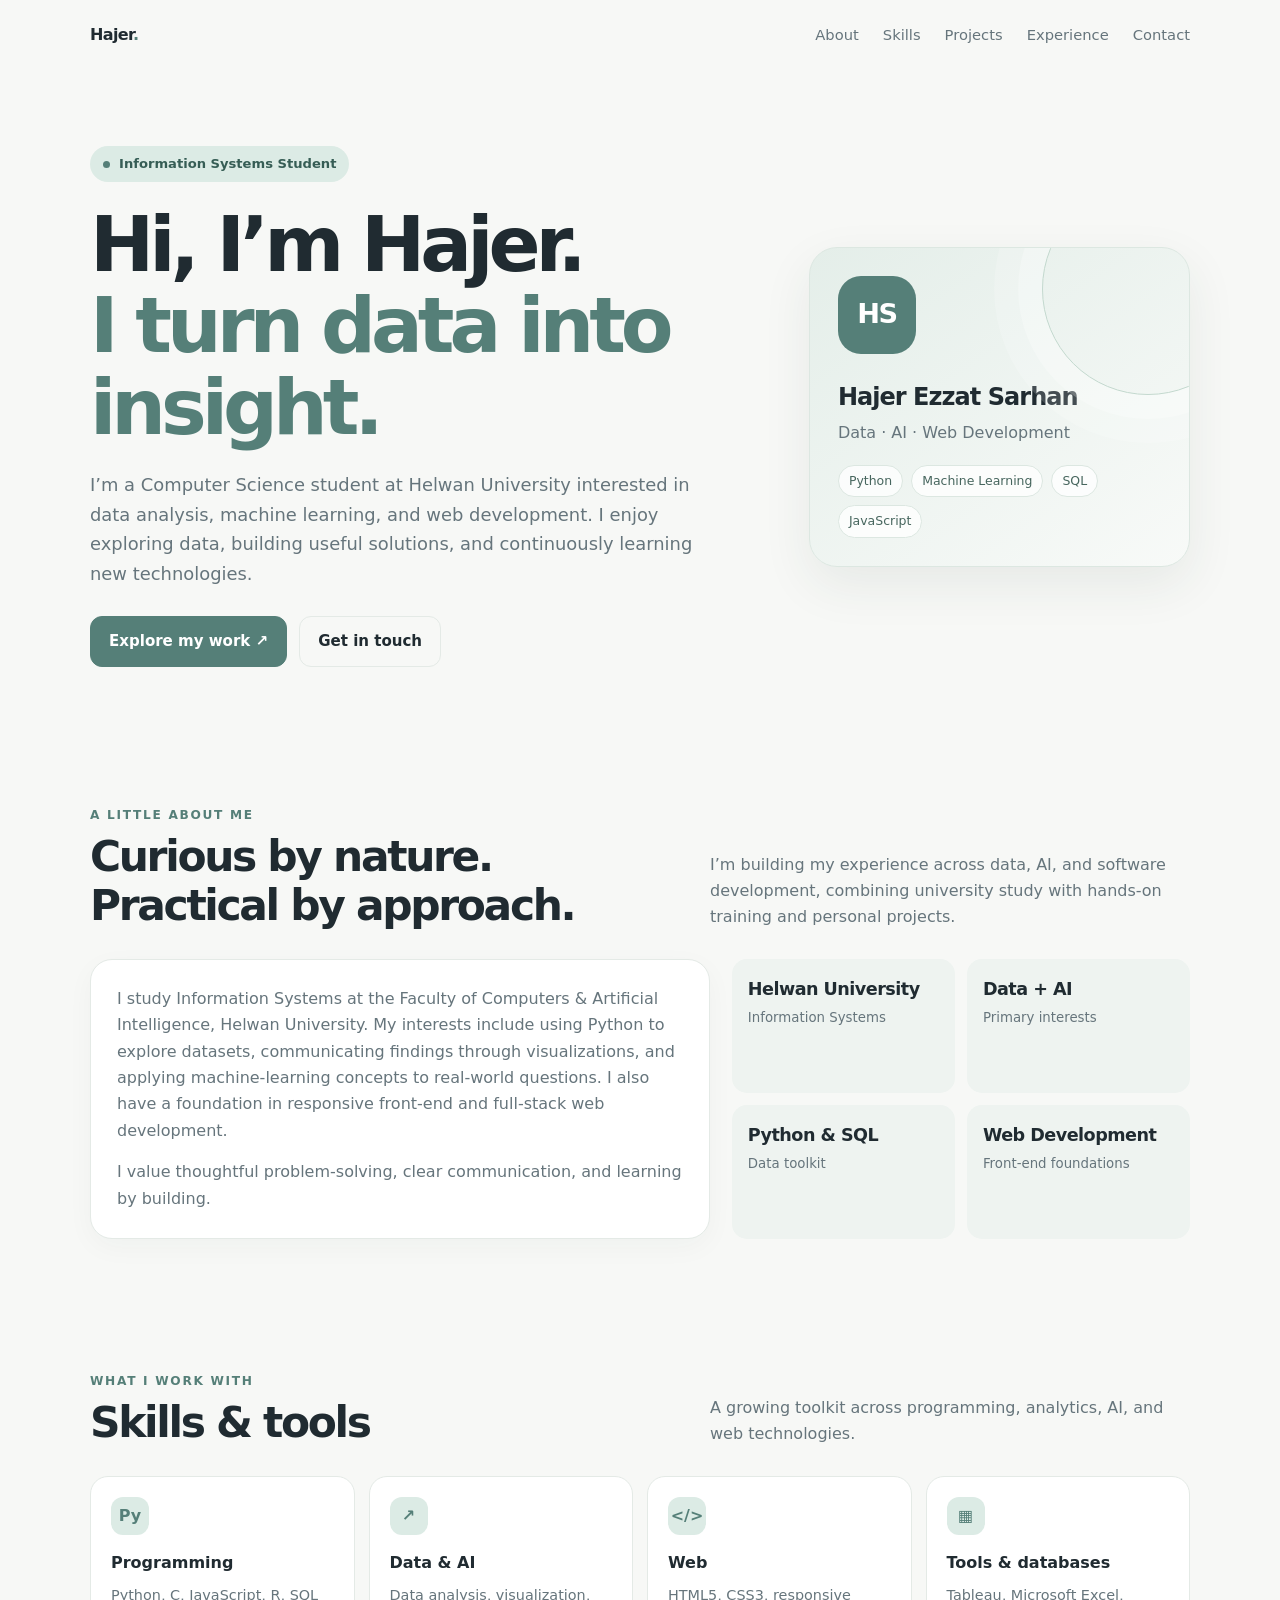
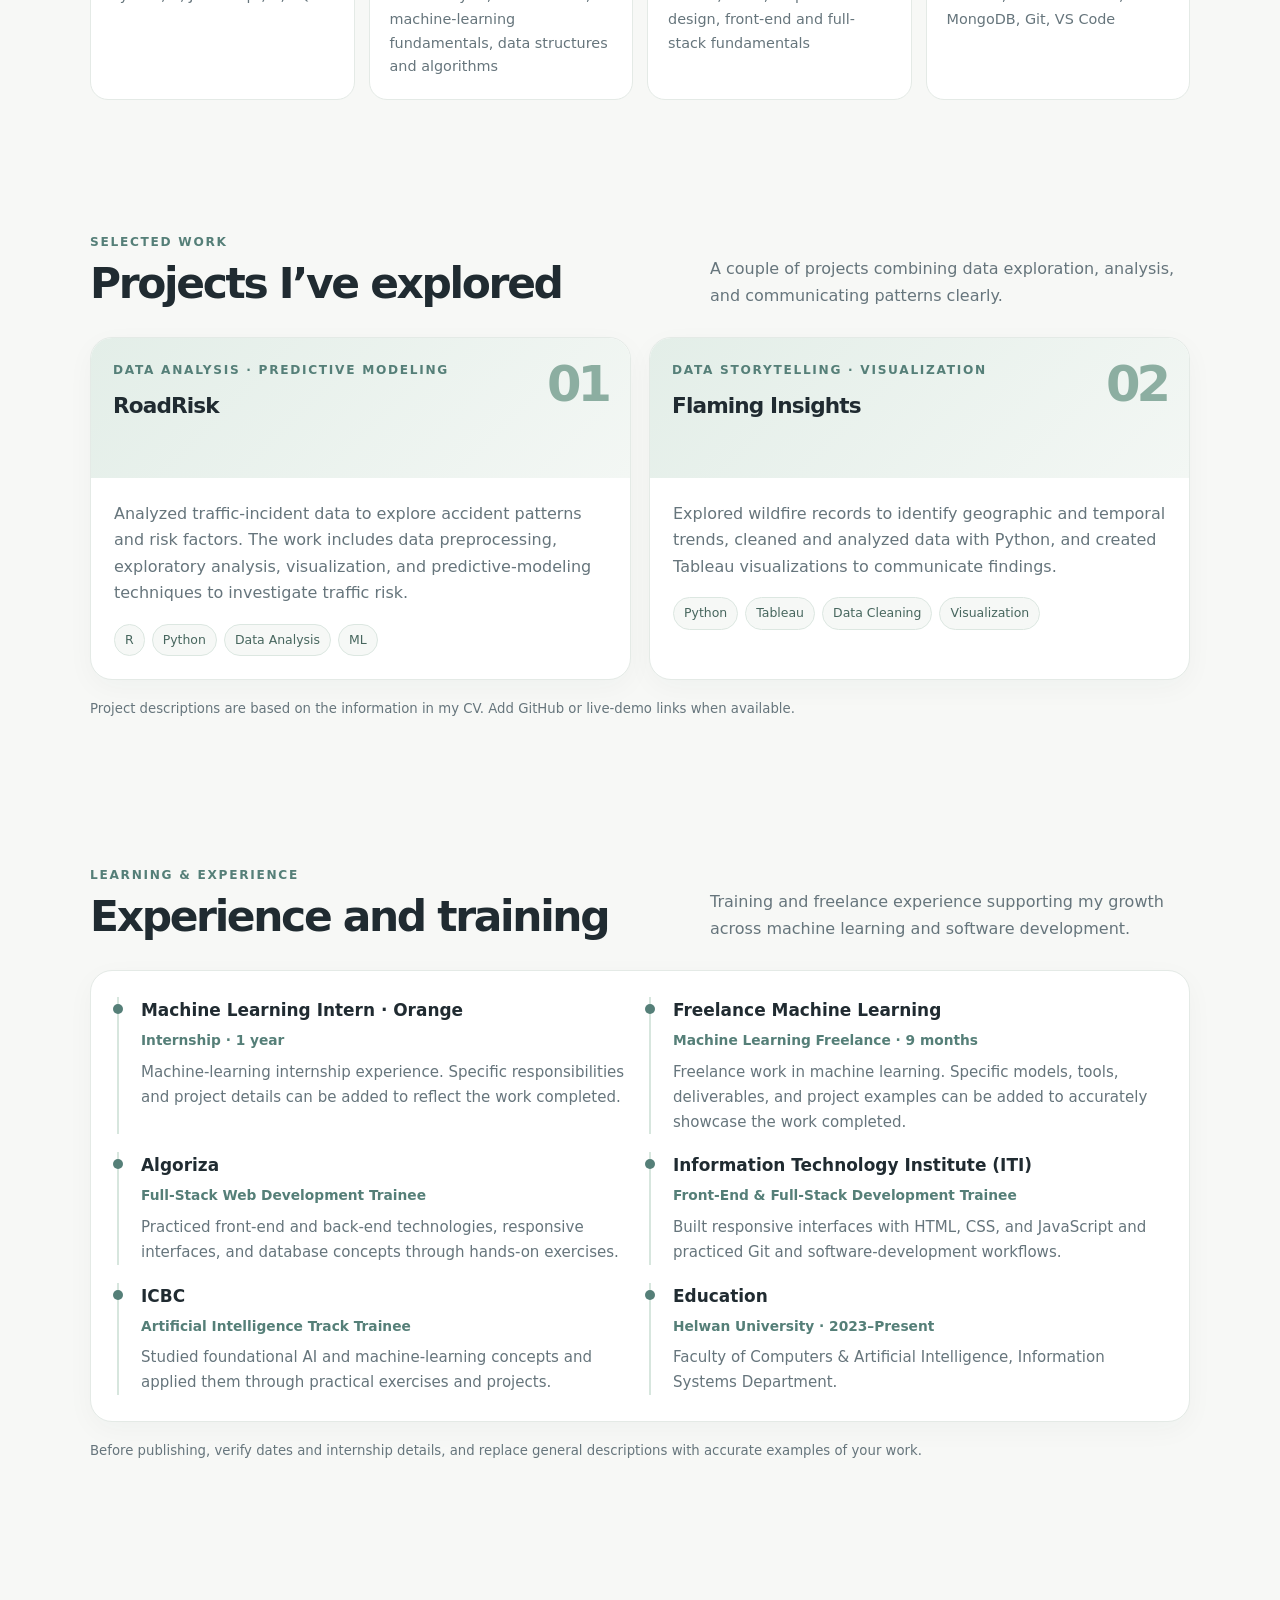
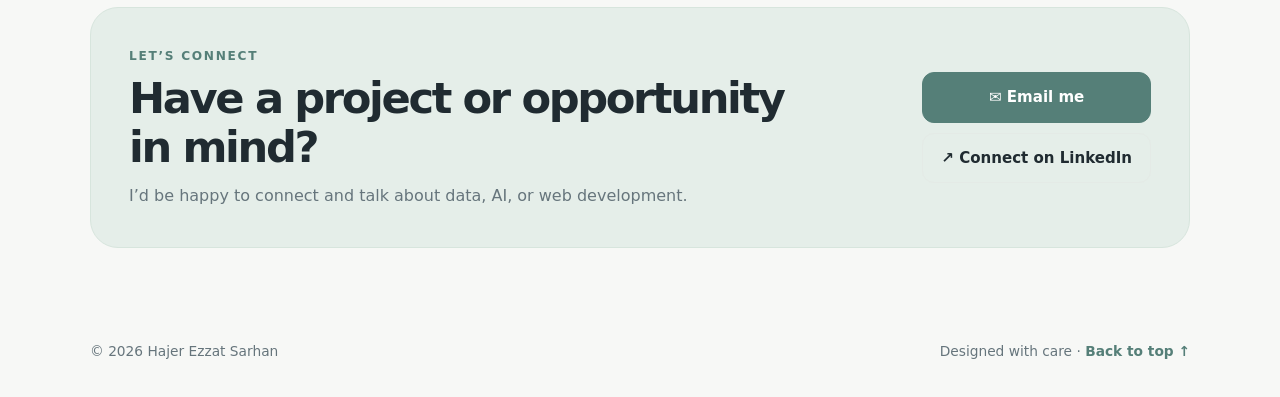
==== index.html @ 39675dde "Rename hajer_portfolio (1).html to index.html" ====
<!DOCTYPE html>
<html lang="en">
<head>
<meta charset="UTF-8"><meta name="viewport" content="width=device-width, initial-scale=1.0">
<meta name="description" content="Portfolio of Hajer Ezzat Sarhan — Information Systems student interested in data analysis, machine learning, and web development.">
<title>Hajer Ezzat Sarhan | Portfolio</title>
<style>
:root{--bg:#f7f8f6;--surface:#fff;--ink:#202b31;--muted:#66757c;--accent:#557f78;--accent2:#dcebe5;--line:#e4eae6;--soft:#eef3f0;--shadow:0 18px 50px rgba(35,61,53,.08)}*{box-sizing:border-box}html{scroll-behavior:smooth}body{margin:0;background:var(--bg);color:var(--ink);font-family:Inter,ui-sans-serif,system-ui,-apple-system,BlinkMacSystemFont,"Segoe UI",sans-serif;line-height:1.65}a{color:inherit;text-decoration:none}.wrap{width:min(1100px,calc(100% - 40px));margin:auto}.nav{display:flex;align-items:center;justify-content:space-between;padding:22px 0}.brand{font-weight:800;letter-spacing:-.04em}.brand span{color:var(--accent)}.navlinks{display:flex;gap:24px;color:var(--muted);font-size:.92rem}.navlinks a:hover,.textlink:hover{color:var(--accent)}.hero{padding:76px 0 72px;display:grid;grid-template-columns:1.4fr .8fr;gap:52px;align-items:center}.eyebrow{display:inline-flex;gap:9px;align-items:center;background:var(--accent2);color:#365d55;padding:7px 13px;border-radius:99px;font-size:.82rem;font-weight:700}.dot{width:7px;height:7px;border-radius:50%;background:var(--accent)}h1{font-size:clamp(2.7rem,6vw,4.8rem);line-height:1.06;letter-spacing:-.065em;margin:22px 0}.hero h1 span{color:var(--accent)}.lead{font-size:1.12rem;color:var(--muted);max-width:610px}.actions{display:flex;gap:12px;flex-wrap:wrap;margin-top:28px}.btn{display:inline-flex;align-items:center;justify-content:center;padding:12px 18px;border-radius:12px;font-weight:700;font-size:.94rem;border:1px solid var(--line);transition:.2s}.btn.primary{background:var(--accent);color:white;border-color:var(--accent)}.btn:hover{transform:translateY(-2px);box-shadow:var(--shadow)}.profile-card{background:linear-gradient(145deg,#e4eee9,#f8faf8);border:1px solid #dce7e1;border-radius:28px;padding:28px;min-height:320px;display:flex;flex-direction:column;justify-content:space-between;box-shadow:var(--shadow);position:relative;overflow:hidden}.profile-card:after{content:"";position:absolute;width:210px;height:210px;border:1px solid #c4d9cf;border-radius:50%;right:-65px;top:-65px;box-shadow:0 0 0 24px rgba(255,255,255,.24),0 0 0 48px rgba(255,255,255,.16)}.monogram{width:78px;height:78px;border-radius:23px;background:var(--accent);color:white;display:grid;place-items:center;font-size:1.7rem;font-weight:800;letter-spacing:-.06em;z-index:1}.profile-card h2{font-size:1.5rem;line-height:1.2;letter-spacing:-.04em;margin:28px 0 8px;z-index:1}.profile-card p{color:var(--muted);margin:0;z-index:1}.mini-tags{display:flex;flex-wrap:wrap;gap:8px;margin-top:18px;z-index:1}.mini-tags span,.tag{background:rgba(255,255,255,.8);border:1px solid #dce7e1;border-radius:99px;padding:5px 10px;font-size:.78rem;color:#47665e}.section{padding:66px 0}.section-head{display:flex;align-items:end;justify-content:space-between;gap:20px;margin-bottom:28px}.kicker{text-transform:uppercase;letter-spacing:.14em;color:var(--accent);font-size:.76rem;font-weight:800}h2.section-title{font-size:clamp(1.9rem,4vw,2.65rem);letter-spacing:-.055em;line-height:1.15;margin:8px 0 0}.section-intro{max-width:480px;color:var(--muted);margin:0}.about-grid{display:grid;grid-template-columns:1.15fr .85fr;gap:22px}.panel{background:var(--surface);border:1px solid var(--line);border-radius:22px;padding:26px;box-shadow:0 8px 28px rgba(35,61,53,.035)}.panel p{color:var(--muted);margin:0}.facts{display:grid;grid-template-columns:1fr 1fr;gap:12px}.fact{background:var(--soft);border-radius:15px;padding:16px}.fact strong{display:block;font-size:1.1rem;letter-spacing:-.03em}.fact small{color:var(--muted)}.skills{display:grid;grid-template-columns:repeat(4,1fr);gap:14px}.skill{background:var(--surface);border:1px solid var(--line);border-radius:18px;padding:20px}.skill .ico{width:38px;height:38px;background:var(--accent2);border-radius:12px;display:grid;place-items:center;color:var(--accent);font-weight:800;margin-bottom:15px}.skill h3{font-size:1rem;margin:0 0 8px}.skill p{font-size:.9rem;color:var(--muted);margin:0}.projects{display:grid;grid-template-columns:repeat(2,1fr);gap:18px}.project{overflow:hidden;background:var(--surface);border:1px solid var(--line);border-radius:22px;box-shadow:0 8px 28px rgba(35,61,53,.035)}.project-top{padding:22px;background:linear-gradient(135deg,#e3eee8,#f3f7f4);min-height:140px;display:flex;justify-content:space-between;align-items:flex-start;gap:12px}.project-number{font-size:3.1rem;line-height:1;color:#8caea1;font-weight:800;letter-spacing:-.08em}.project-body{padding:23px}.project h3{font-size:1.35rem;letter-spacing:-.04em;margin:0 0 8px}.project p{color:var(--muted);margin:0 0 17px}.tags{display:flex;gap:7px;flex-wrap:wrap}.tag{background:#f6f8f6}.experience{display:grid;grid-template-columns:1fr 1fr;gap:18px}.role{position:relative;padding-left:22px;border-left:2px solid #d7e6de}.role:before{content:"";position:absolute;left:-6px;top:7px;width:10px;height:10px;border-radius:50%;background:var(--accent)}.role h3{margin:0;font-size:1.06rem}.role .meta{color:var(--accent);font-size:.86rem;font-weight:700;margin:4px 0 8px}.role p{color:var(--muted);font-size:.94rem;margin:0}.contact{background:#e5eee9;border:1px solid #d7e5dd;border-radius:28px;padding:38px;display:flex;align-items:center;justify-content:space-between;gap:25px}.contact h2{font-size:clamp(1.8rem,4vw,2.7rem);letter-spacing:-.055em;line-height:1.12;margin:8px 0 12px}.contact p{color:var(--muted);margin:0}.contact-actions{display:flex;flex-direction:column;gap:10px;min-width:220px}.footer{padding:26px 0 34px;display:flex;justify-content:space-between;gap:16px;color:var(--muted);font-size:.86rem}.textlink{color:var(--accent);font-weight:700}.note{font-size:.83rem;color:var(--muted);margin-top:18px}.mobile-menu{display:none}
@media(max-width:800px){.hero{grid-template-columns:1fr;padding:48px 0}.profile-card{min-height:270px}.about-grid,.experience{grid-template-columns:1fr}.skills{grid-template-columns:repeat(2,1fr)}.section-head{display:block}.section-intro{margin-top:14px}.contact{display:block;padding:27px}.contact-actions{margin-top:22px}.navlinks{gap:12px;font-size:.82rem}}
@media(max-width:520px){.wrap{width:min(100% - 28px,1100px)}.nav{align-items:flex-start}.navlinks{max-width:210px;justify-content:flex-end;flex-wrap:wrap;gap:6px 12px}.brand{font-size:.92rem}.skills,.projects{grid-template-columns:1fr}.section{padding:48px 0}.hero h1{font-size:2.85rem}.facts{grid-template-columns:1fr 1fr}.footer{display:block}.footer span{display:block;margin-top:6px}}
</style>
</head>
<body>
<header class="wrap nav"><a class="brand" href="#home">Hajer<span>.</span></a><nav class="navlinks" aria-label="Main navigation"><a href="#about">About</a><a href="#skills">Skills</a><a href="#projects">Projects</a><a href="#experience">Experience</a><a href="#contact">Contact</a></nav></header>
<main>
<section class="wrap hero" id="home"><div><div class="eyebrow"><span class="dot"></span> Information Systems Student</div><h1>Hi, I’m Hajer.<br><span>I turn data into insight.</span></h1><p class="lead">I’m a Computer Science student at Helwan University interested in data analysis, machine learning, and web development. I enjoy exploring data, building useful solutions, and continuously learning new technologies.</p><div class="actions"><a class="btn primary" href="#projects">Explore my work ↗</a><a class="btn" href="#contact">Get in touch</a></div></div><aside class="profile-card"><div class="monogram">HS</div><div><h2>Hajer Ezzat Sarhan</h2><p>Data · AI · Web Development</p><div class="mini-tags"><span>Python</span><span>Machine Learning</span><span>SQL</span><span>JavaScript</span></div></div></aside></section>
<section class="section" id="about"><div class="wrap"><div class="section-head"><div><div class="kicker">A little about me</div><h2 class="section-title">Curious by nature.<br>Practical by approach.</h2></div><p class="section-intro">I’m building my experience across data, AI, and software development, combining university study with hands-on training and personal projects.</p></div><div class="about-grid"><div class="panel"><p>I study Information Systems at the Faculty of Computers & Artificial Intelligence, Helwan University. My interests include using Python to explore datasets, communicating findings through visualizations, and applying machine-learning concepts to real-world questions. I also have a foundation in responsive front-end and full-stack web development.</p><p style="margin-top:15px">I value thoughtful problem-solving, clear communication, and learning by building.</p></div><div class="facts"><div class="fact"><strong>Helwan University</strong><small>Information Systems</small></div><div class="fact"><strong>Data + AI</strong><small>Primary interests</small></div><div class="fact"><strong>Python & SQL</strong><small>Data toolkit</small></div><div class="fact"><strong>Web Development</strong><small>Front-end foundations</small></div></div></div></div></section>
<section class="section" id="skills"><div class="wrap"><div class="section-head"><div><div class="kicker">What I work with</div><h2 class="section-title">Skills & tools</h2></div><p class="section-intro">A growing toolkit across programming, analytics, AI, and web technologies.</p></div><div class="skills"><article class="skill"><div class="ico">Py</div><h3>Programming</h3><p>Python, C, JavaScript, R, SQL</p></article><article class="skill"><div class="ico">↗</div><h3>Data & AI</h3><p>Data analysis, visualization, machine-learning fundamentals, data structures and algorithms</p></article><article class="skill"><div class="ico">&lt;/&gt;</div><h3>Web</h3><p>HTML5, CSS3, responsive design, front-end and full-stack fundamentals</p></article><article class="skill"><div class="ico">▦</div><h3>Tools & databases</h3><p>Tableau, Microsoft Excel, MongoDB, Git, VS Code</p></article></div></div></section>
<section class="section" id="projects"><div class="wrap"><div class="section-head"><div><div class="kicker">Selected work</div><h2 class="section-title">Projects I’ve explored</h2></div><p class="section-intro">A couple of projects combining data exploration, analysis, and communicating patterns clearly.</p></div><div class="projects"><article class="project"><div class="project-top"><div><div class="kicker">Data analysis · Predictive modeling</div><h3 style="margin:8px 0 0">RoadRisk</h3></div><div class="project-number">01</div></div><div class="project-body"><p>Analyzed traffic-incident data to explore accident patterns and risk factors. The work includes data preprocessing, exploratory analysis, visualization, and predictive-modeling techniques to investigate traffic risk.</p><div class="tags"><span class="tag">R</span><span class="tag">Python</span><span class="tag">Data Analysis</span><span class="tag">ML</span></div></div></article><article class="project"><div class="project-top"><div><div class="kicker">Data storytelling · Visualization</div><h3 style="margin:8px 0 0">Flaming Insights</h3></div><div class="project-number">02</div></div><div class="project-body"><p>Explored wildfire records to identify geographic and temporal trends, cleaned and analyzed data with Python, and created Tableau visualizations to communicate findings.</p><div class="tags"><span class="tag">Python</span><span class="tag">Tableau</span><span class="tag">Data Cleaning</span><span class="tag">Visualization</span></div></div></article></div><p class="note">Project descriptions are based on the information in my CV. Add GitHub or live-demo links when available.</p></div></section>
<section class="section" id="experience"><div class="wrap"><div class="section-head"><div><div class="kicker">Learning & experience</div><h2 class="section-title">Experience and training</h2></div><p class="section-intro">Training and freelance experience supporting my growth across machine learning and software development.</p></div><div class="panel experience"><div class="role"><h3>Machine Learning Intern · Orange</h3><div class="meta">Internship · 1 year</div><p>Machine-learning internship experience. Specific responsibilities and project details can be added to reflect the work completed.</p></div><div class="role"><h3>Freelance Machine Learning</h3><div class="meta">Machine Learning Freelance · 9 months</div><p>Freelance work in machine learning. Specific models, tools, deliverables, and project examples can be added to accurately showcase the work completed.</p></div><div class="role"><h3>Algoriza</h3><div class="meta">Full-Stack Web Development Trainee</div><p>Practiced front-end and back-end technologies, responsive interfaces, and database concepts through hands-on exercises.</p></div><div class="role"><h3>Information Technology Institute (ITI)</h3><div class="meta">Front-End & Full-Stack Development Trainee</div><p>Built responsive interfaces with HTML, CSS, and JavaScript and practiced Git and software-development workflows.</p></div><div class="role"><h3>ICBC</h3><div class="meta">Artificial Intelligence Track Trainee</div><p>Studied foundational AI and machine-learning concepts and applied them through practical exercises and projects.</p></div><div class="role"><h3>Education</h3><div class="meta">Helwan University · 2023–Present</div><p>Faculty of Computers & Artificial Intelligence, Information Systems Department.</p></div></div><p class="note">Before publishing, verify dates and internship details, and replace general descriptions with accurate examples of your work.</p></div></section>
<section class="section" id="contact"><div class="wrap"><div class="contact"><div><div class="kicker">Let’s connect</div><h2>Have a project or opportunity<br>in mind?</h2><p>I’d be happy to connect and talk about data, AI, or web development.</p></div><div class="contact-actions"><a class="btn primary" href="mailto:hajerezzatsarhan@gmail.com">✉ Email me</a><a class="btn" href="https://www.linkedin.com/in/hajer-ezzat-sarhan-7694b8373" target="_blank" rel="noreferrer">↗ Connect on LinkedIn</a></div></div></div></section>
</main><footer class="wrap footer"><span>© <span id="year">2026</span> Hajer Ezzat Sarhan</span><span>Designed with care · <a class="textlink" href="#home">Back to top ↑</a></span></footer>
<script>document.getElementById('year').textContent=new Date().getFullYear();</script>
</body></html>
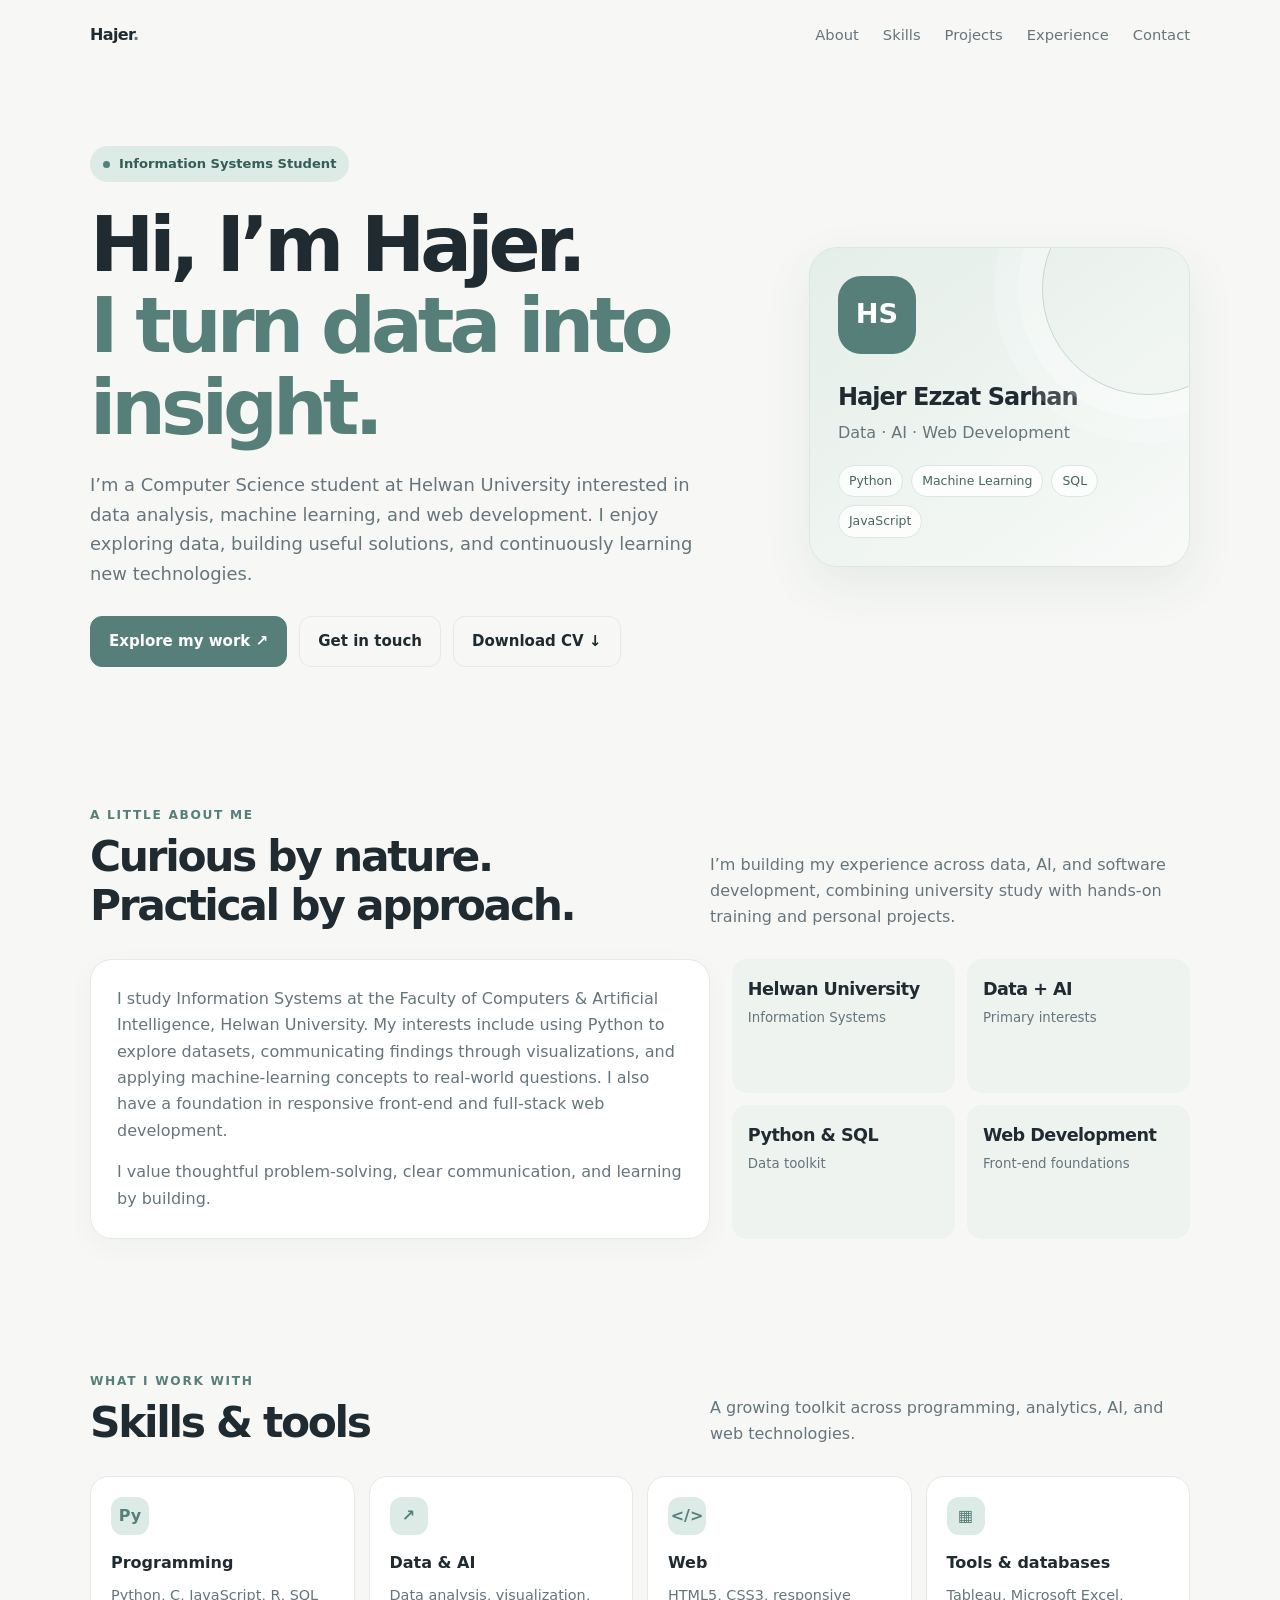
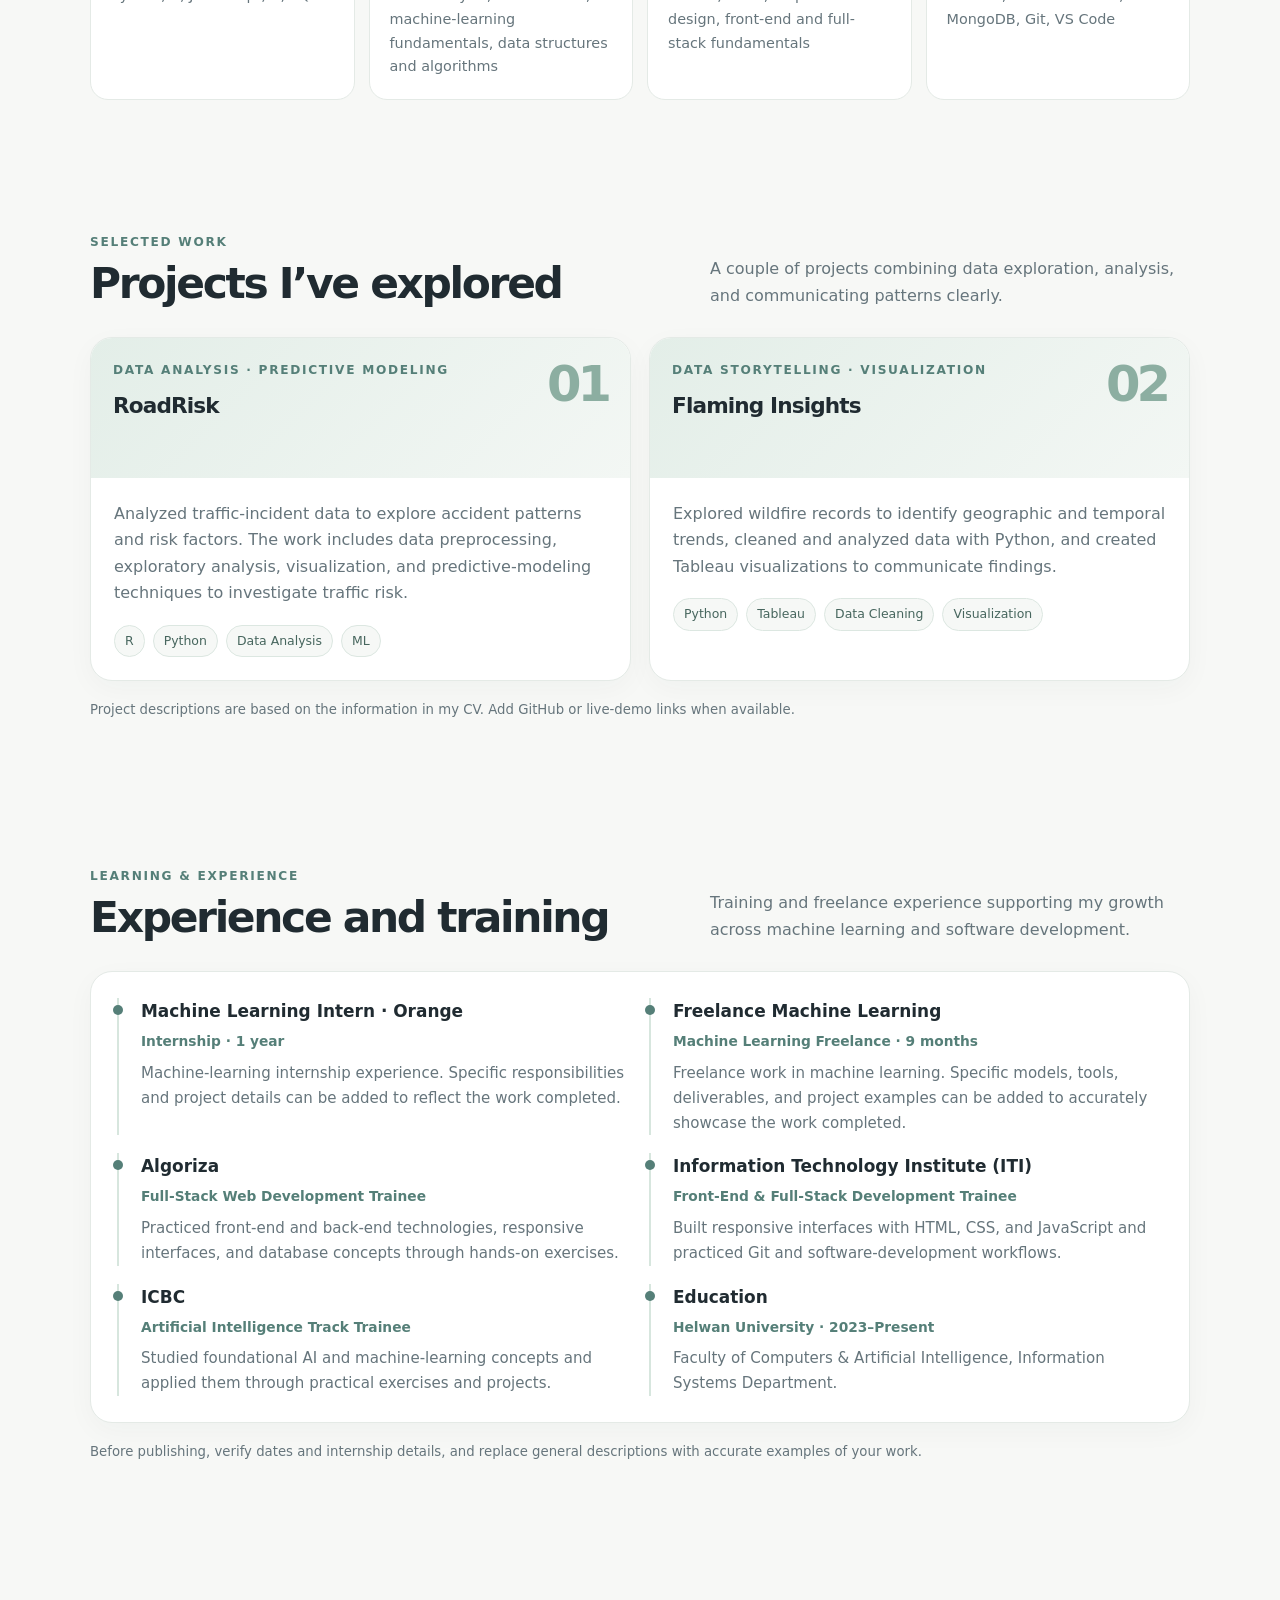
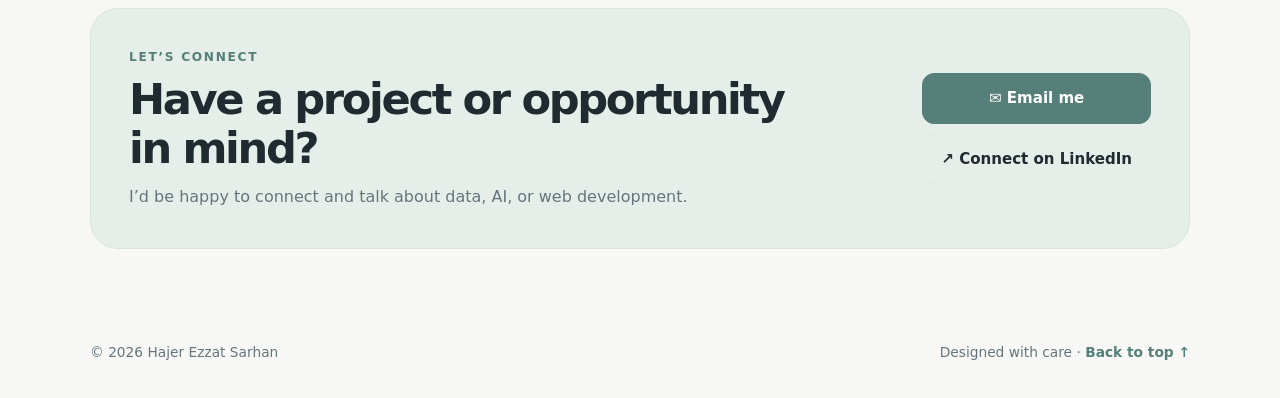
==== commit b62ca5ec: "index.html" ====
--- a/index.html
+++ b/index.html
@@ -1,24 +1,144 @@
+
 <!DOCTYPE html>
 <html lang="en">
 <head>
-<meta charset="UTF-8"><meta name="viewport" content="width=device-width, initial-scale=1.0">
+<meta charset="UTF-8">
+<meta name="viewport" content="width=device-width, initial-scale=1.0">
 <meta name="description" content="Portfolio of Hajer Ezzat Sarhan — Information Systems student interested in data analysis, machine learning, and web development.">
 <title>Hajer Ezzat Sarhan | Portfolio</title>
 <style>
-:root{--bg:#f7f8f6;--surface:#fff;--ink:#202b31;--muted:#66757c;--accent:#557f78;--accent2:#dcebe5;--line:#e4eae6;--soft:#eef3f0;--shadow:0 18px 50px rgba(35,61,53,.08)}*{box-sizing:border-box}html{scroll-behavior:smooth}body{margin:0;background:var(--bg);color:var(--ink);font-family:Inter,ui-sans-serif,system-ui,-apple-system,BlinkMacSystemFont,"Segoe UI",sans-serif;line-height:1.65}a{color:inherit;text-decoration:none}.wrap{width:min(1100px,calc(100% - 40px));margin:auto}.nav{display:flex;align-items:center;justify-content:space-between;padding:22px 0}.brand{font-weight:800;letter-spacing:-.04em}.brand span{color:var(--accent)}.navlinks{display:flex;gap:24px;color:var(--muted);font-size:.92rem}.navlinks a:hover,.textlink:hover{color:var(--accent)}.hero{padding:76px 0 72px;display:grid;grid-template-columns:1.4fr .8fr;gap:52px;align-items:center}.eyebrow{display:inline-flex;gap:9px;align-items:center;background:var(--accent2);color:#365d55;padding:7px 13px;border-radius:99px;font-size:.82rem;font-weight:700}.dot{width:7px;height:7px;border-radius:50%;background:var(--accent)}h1{font-size:clamp(2.7rem,6vw,4.8rem);line-height:1.06;letter-spacing:-.065em;margin:22px 0}.hero h1 span{color:var(--accent)}.lead{font-size:1.12rem;color:var(--muted);max-width:610px}.actions{display:flex;gap:12px;flex-wrap:wrap;margin-top:28px}.btn{display:inline-flex;align-items:center;justify-content:center;padding:12px 18px;border-radius:12px;font-weight:700;font-size:.94rem;border:1px solid var(--line);transition:.2s}.btn.primary{background:var(--accent);color:white;border-color:var(--accent)}.btn:hover{transform:translateY(-2px);box-shadow:var(--shadow)}.profile-card{background:linear-gradient(145deg,#e4eee9,#f8faf8);border:1px solid #dce7e1;border-radius:28px;padding:28px;min-height:320px;display:flex;flex-direction:column;justify-content:space-between;box-shadow:var(--shadow);position:relative;overflow:hidden}.profile-card:after{content:"";position:absolute;width:210px;height:210px;border:1px solid #c4d9cf;border-radius:50%;right:-65px;top:-65px;box-shadow:0 0 0 24px rgba(255,255,255,.24),0 0 0 48px rgba(255,255,255,.16)}.monogram{width:78px;height:78px;border-radius:23px;background:var(--accent);color:white;display:grid;place-items:center;font-size:1.7rem;font-weight:800;letter-spacing:-.06em;z-index:1}.profile-card h2{font-size:1.5rem;line-height:1.2;letter-spacing:-.04em;margin:28px 0 8px;z-index:1}.profile-card p{color:var(--muted);margin:0;z-index:1}.mini-tags{display:flex;flex-wrap:wrap;gap:8px;margin-top:18px;z-index:1}.mini-tags span,.tag{background:rgba(255,255,255,.8);border:1px solid #dce7e1;border-radius:99px;padding:5px 10px;font-size:.78rem;color:#47665e}.section{padding:66px 0}.section-head{display:flex;align-items:end;justify-content:space-between;gap:20px;margin-bottom:28px}.kicker{text-transform:uppercase;letter-spacing:.14em;color:var(--accent);font-size:.76rem;font-weight:800}h2.section-title{font-size:clamp(1.9rem,4vw,2.65rem);letter-spacing:-.055em;line-height:1.15;margin:8px 0 0}.section-intro{max-width:480px;color:var(--muted);margin:0}.about-grid{display:grid;grid-template-columns:1.15fr .85fr;gap:22px}.panel{background:var(--surface);border:1px solid var(--line);border-radius:22px;padding:26px;box-shadow:0 8px 28px rgba(35,61,53,.035)}.panel p{color:var(--muted);margin:0}.facts{display:grid;grid-template-columns:1fr 1fr;gap:12px}.fact{background:var(--soft);border-radius:15px;padding:16px}.fact strong{display:block;font-size:1.1rem;letter-spacing:-.03em}.fact small{color:var(--muted)}.skills{display:grid;grid-template-columns:repeat(4,1fr);gap:14px}.skill{background:var(--surface);border:1px solid var(--line);border-radius:18px;padding:20px}.skill .ico{width:38px;height:38px;background:var(--accent2);border-radius:12px;display:grid;place-items:center;color:var(--accent);font-weight:800;margin-bottom:15px}.skill h3{font-size:1rem;margin:0 0 8px}.skill p{font-size:.9rem;color:var(--muted);margin:0}.projects{display:grid;grid-template-columns:repeat(2,1fr);gap:18px}.project{overflow:hidden;background:var(--surface);border:1px solid var(--line);border-radius:22px;box-shadow:0 8px 28px rgba(35,61,53,.035)}.project-top{padding:22px;background:linear-gradient(135deg,#e3eee8,#f3f7f4);min-height:140px;display:flex;justify-content:space-between;align-items:flex-start;gap:12px}.project-number{font-size:3.1rem;line-height:1;color:#8caea1;font-weight:800;letter-spacing:-.08em}.project-body{padding:23px}.project h3{font-size:1.35rem;letter-spacing:-.04em;margin:0 0 8px}.project p{color:var(--muted);margin:0 0 17px}.tags{display:flex;gap:7px;flex-wrap:wrap}.tag{background:#f6f8f6}.experience{display:grid;grid-template-columns:1fr 1fr;gap:18px}.role{position:relative;padding-left:22px;border-left:2px solid #d7e6de}.role:before{content:"";position:absolute;left:-6px;top:7px;width:10px;height:10px;border-radius:50%;background:var(--accent)}.role h3{margin:0;font-size:1.06rem}.role .meta{color:var(--accent);font-size:.86rem;font-weight:700;margin:4px 0 8px}.role p{color:var(--muted);font-size:.94rem;margin:0}.contact{background:#e5eee9;border:1px solid #d7e5dd;border-radius:28px;padding:38px;display:flex;align-items:center;justify-content:space-between;gap:25px}.contact h2{font-size:clamp(1.8rem,4vw,2.7rem);letter-spacing:-.055em;line-height:1.12;margin:8px 0 12px}.contact p{color:var(--muted);margin:0}.contact-actions{display:flex;flex-direction:column;gap:10px;min-width:220px}.footer{padding:26px 0 34px;display:flex;justify-content:space-between;gap:16px;color:var(--muted);font-size:.86rem}.textlink{color:var(--accent);font-weight:700}.note{font-size:.83rem;color:var(--muted);margin-top:18px}.mobile-menu{display:none}
+:root{--bg:#f7f8f6;--surface:#fff;--ink:#202b31;--muted:#66757c;--accent:#557f78;--accent2:#dcebe5;--line:#e4eae6;--soft:#eef3f0;--shadow:0 18px 50px rgba(35,61,53,.08)}
+*{box-sizing:border-box}
+html{scroll-behavior:smooth}
+body{margin:0;background:var(--bg);color:var(--ink);font-family:Inter,system-ui,-apple-system,BlinkMacSystemFont,"Segoe UI",sans-serif;line-height:1.65}
+a{color:inherit;text-decoration:none}
+.wrap{width:min(1100px,calc(100% - 40px));margin:auto}
+.nav{display:flex;align-items:center;justify-content:space-between;padding:22px 0}
+.brand{font-weight:800;letter-spacing:-.04em}
+.brand span,.hero h1 span{color:var(--accent)}
+.navlinks{display:flex;gap:24px;color:var(--muted);font-size:.92rem}
+.navlinks a:hover,.textlink:hover{color:var(--accent)}
+.hero{padding:76px 0 72px;display:grid;grid-template-columns:1.4fr .8fr;gap:52px;align-items:center}
+.eyebrow{display:inline-flex;gap:9px;align-items:center;background:var(--accent2);color:#365d55;padding:7px 13px;border-radius:99px;font-size:.82rem;font-weight:700}
+.dot{width:7px;height:7px;border-radius:50%;background:var(--accent)}
+h1{font-size:clamp(2.7rem,6vw,4.8rem);line-height:1.06;letter-spacing:-.065em;margin:22px 0}
+.lead{font-size:1.12rem;color:var(--muted);max-width:610px}
+.actions{display:flex;gap:12px;flex-wrap:wrap;margin-top:28px}
+.btn{display:inline-flex;align-items:center;justify-content:center;padding:12px 18px;border-radius:12px;font-weight:700;font-size:.94rem;border:1px solid var(--line);transition:.2s}
+.btn.primary{background:var(--accent);color:white;border-color:var(--accent)}
+.btn:hover{transform:translateY(-2px);box-shadow:var(--shadow)}
+.profile-card{background:linear-gradient(145deg,#e4eee9,#f8faf8);border:1px solid #dce7e1;border-radius:28px;padding:28px;min-height:320px;display:flex;flex-direction:column;justify-content:space-between;box-shadow:var(--shadow);position:relative;overflow:hidden}
+.profile-card:after{content:"";position:absolute;width:210px;height:210px;border:1px solid #c4d9cf;border-radius:50%;right:-65px;top:-65px;box-shadow:0 0 0 24px rgba(255,255,255,.24),0 0 0 48px rgba(255,255,255,.16)}
+.monogram{width:78px;height:78px;border-radius:23px;background:var(--accent);color:white;display:grid;place-items:center;font-size:1.7rem;font-weight:800;z-index:1}
+.profile-card h2{font-size:1.5rem;line-height:1.2;letter-spacing:-.04em;margin:28px 0 8px;z-index:1}
+.profile-card p,.panel p,.project p,.role p{color:var(--muted)}
+.profile-card p{margin:0;z-index:1}
+.mini-tags,.tags{display:flex;flex-wrap:wrap;gap:8px;margin-top:18px;z-index:1}
+.mini-tags span,.tag{background:rgba(255,255,255,.8);border:1px solid #dce7e1;border-radius:99px;padding:5px 10px;font-size:.78rem;color:#47665e}
+.section{padding:66px 0}
+.section-head{display:flex;align-items:end;justify-content:space-between;gap:20px;margin-bottom:28px}
+.kicker{text-transform:uppercase;letter-spacing:.14em;color:var(--accent);font-size:.76rem;font-weight:800}
+h2.section-title{font-size:clamp(1.9rem,4vw,2.65rem);letter-spacing:-.055em;line-height:1.15;margin:8px 0 0}
+.section-intro{max-width:480px;color:var(--muted);margin:0}
+.about-grid{display:grid;grid-template-columns:1.15fr .85fr;gap:22px}
+.panel{background:var(--surface);border:1px solid var(--line);border-radius:22px;padding:26px;box-shadow:0 8px 28px rgba(35,61,53,.035)}
+.panel p{margin:0}
+.facts{display:grid;grid-template-columns:1fr 1fr;gap:12px}
+.fact{background:var(--soft);border-radius:15px;padding:16px}
+.fact strong{display:block;font-size:1.1rem;letter-spacing:-.03em}
+.fact small{color:var(--muted)}
+.skills{display:grid;grid-template-columns:repeat(4,1fr);gap:14px}
+.skill{background:var(--surface);border:1px solid var(--line);border-radius:18px;padding:20px}
+.skill .ico{width:38px;height:38px;background:var(--accent2);border-radius:12px;display:grid;place-items:center;color:var(--accent);font-weight:800;margin-bottom:15px}
+.skill h3{font-size:1rem;margin:0 0 8px}
+.skill p{font-size:.9rem;color:var(--muted);margin:0}
+.projects{display:grid;grid-template-columns:repeat(2,1fr);gap:18px}
+.project{overflow:hidden;background:var(--surface);border:1px solid var(--line);border-radius:22px;box-shadow:0 8px 28px rgba(35,61,53,.035)}
+.project-top{padding:22px;background:linear-gradient(135deg,#e3eee8,#f3f7f4);min-height:140px;display:flex;justify-content:space-between;align-items:flex-start;gap:12px}
+.project-number{font-size:3.1rem;line-height:1;color:#8caea1;font-weight:800;letter-spacing:-.08em}
+.project-body{padding:23px}
+.project h3{font-size:1.35rem;letter-spacing:-.04em;margin:0 0 8px}
+.project p{margin:0 0 17px}
+.tag{background:#f6f8f6}
+.experience{display:grid;grid-template-columns:1fr 1fr;gap:18px}
+.role{position:relative;padding-left:22px;border-left:2px solid #d7e6de}
+.role:before{content:"";position:absolute;left:-6px;top:7px;width:10px;height:10px;border-radius:50%;background:var(--accent)}
+.role h3{margin:0;font-size:1.06rem}
+.role .meta{color:var(--accent);font-size:.86rem;font-weight:700;margin:4px 0 8px}
+.role p{font-size:.94rem;margin:0}
+.contact{background:#e5eee9;border:1px solid #d7e5dd;border-radius:28px;padding:38px;display:flex;align-items:center;justify-content:space-between;gap:25px}
+.contact h2{font-size:clamp(1.8rem,4vw,2.7rem);letter-spacing:-.055em;line-height:1.12;margin:8px 0 12px}
+.contact p{color:var(--muted);margin:0}
+.contact-actions{display:flex;flex-direction:column;gap:10px;min-width:220px}
+.footer{padding:26px 0 34px;display:flex;justify-content:space-between;gap:16px;color:var(--muted);font-size:.86rem}
+.textlink{color:var(--accent);font-weight:700}
+.note{font-size:.83rem;color:var(--muted);margin-top:18px}
 @media(max-width:800px){.hero{grid-template-columns:1fr;padding:48px 0}.profile-card{min-height:270px}.about-grid,.experience{grid-template-columns:1fr}.skills{grid-template-columns:repeat(2,1fr)}.section-head{display:block}.section-intro{margin-top:14px}.contact{display:block;padding:27px}.contact-actions{margin-top:22px}.navlinks{gap:12px;font-size:.82rem}}
 @media(max-width:520px){.wrap{width:min(100% - 28px,1100px)}.nav{align-items:flex-start}.navlinks{max-width:210px;justify-content:flex-end;flex-wrap:wrap;gap:6px 12px}.brand{font-size:.92rem}.skills,.projects{grid-template-columns:1fr}.section{padding:48px 0}.hero h1{font-size:2.85rem}.facts{grid-template-columns:1fr 1fr}.footer{display:block}.footer span{display:block;margin-top:6px}}
 </style>
 </head>
 <body>
-<header class="wrap nav"><a class="brand" href="#home">Hajer<span>.</span></a><nav class="navlinks" aria-label="Main navigation"><a href="#about">About</a><a href="#skills">Skills</a><a href="#projects">Projects</a><a href="#experience">Experience</a><a href="#contact">Contact</a></nav></header>
+<header class="wrap nav">
+<a class="brand" href="#home">Hajer<span>.</span></a>
+<nav class="navlinks" aria-label="Main navigation">
+<a href="#about">About</a><a href="#skills">Skills</a><a href="#projects">Projects</a><a href="#experience">Experience</a><a href="#contact">Contact</a>
+</nav>
+</header>
 <main>
-<section class="wrap hero" id="home"><div><div class="eyebrow"><span class="dot"></span> Information Systems Student</div><h1>Hi, I’m Hajer.<br><span>I turn data into insight.</span></h1><p class="lead">I’m a Computer Science student at Helwan University interested in data analysis, machine learning, and web development. I enjoy exploring data, building useful solutions, and continuously learning new technologies.</p><div class="actions"><a class="btn primary" href="#projects">Explore my work ↗</a><a class="btn" href="#contact">Get in touch</a></div></div><aside class="profile-card"><div class="monogram">HS</div><div><h2>Hajer Ezzat Sarhan</h2><p>Data · AI · Web Development</p><div class="mini-tags"><span>Python</span><span>Machine Learning</span><span>SQL</span><span>JavaScript</span></div></div></aside></section>
-<section class="section" id="about"><div class="wrap"><div class="section-head"><div><div class="kicker">A little about me</div><h2 class="section-title">Curious by nature.<br>Practical by approach.</h2></div><p class="section-intro">I’m building my experience across data, AI, and software development, combining university study with hands-on training and personal projects.</p></div><div class="about-grid"><div class="panel"><p>I study Information Systems at the Faculty of Computers & Artificial Intelligence, Helwan University. My interests include using Python to explore datasets, communicating findings through visualizations, and applying machine-learning concepts to real-world questions. I also have a foundation in responsive front-end and full-stack web development.</p><p style="margin-top:15px">I value thoughtful problem-solving, clear communication, and learning by building.</p></div><div class="facts"><div class="fact"><strong>Helwan University</strong><small>Information Systems</small></div><div class="fact"><strong>Data + AI</strong><small>Primary interests</small></div><div class="fact"><strong>Python & SQL</strong><small>Data toolkit</small></div><div class="fact"><strong>Web Development</strong><small>Front-end foundations</small></div></div></div></div></section>
-<section class="section" id="skills"><div class="wrap"><div class="section-head"><div><div class="kicker">What I work with</div><h2 class="section-title">Skills & tools</h2></div><p class="section-intro">A growing toolkit across programming, analytics, AI, and web technologies.</p></div><div class="skills"><article class="skill"><div class="ico">Py</div><h3>Programming</h3><p>Python, C, JavaScript, R, SQL</p></article><article class="skill"><div class="ico">↗</div><h3>Data & AI</h3><p>Data analysis, visualization, machine-learning fundamentals, data structures and algorithms</p></article><article class="skill"><div class="ico">&lt;/&gt;</div><h3>Web</h3><p>HTML5, CSS3, responsive design, front-end and full-stack fundamentals</p></article><article class="skill"><div class="ico">▦</div><h3>Tools & databases</h3><p>Tableau, Microsoft Excel, MongoDB, Git, VS Code</p></article></div></div></section>
-<section class="section" id="projects"><div class="wrap"><div class="section-head"><div><div class="kicker">Selected work</div><h2 class="section-title">Projects I’ve explored</h2></div><p class="section-intro">A couple of projects combining data exploration, analysis, and communicating patterns clearly.</p></div><div class="projects"><article class="project"><div class="project-top"><div><div class="kicker">Data analysis · Predictive modeling</div><h3 style="margin:8px 0 0">RoadRisk</h3></div><div class="project-number">01</div></div><div class="project-body"><p>Analyzed traffic-incident data to explore accident patterns and risk factors. The work includes data preprocessing, exploratory analysis, visualization, and predictive-modeling techniques to investigate traffic risk.</p><div class="tags"><span class="tag">R</span><span class="tag">Python</span><span class="tag">Data Analysis</span><span class="tag">ML</span></div></div></article><article class="project"><div class="project-top"><div><div class="kicker">Data storytelling · Visualization</div><h3 style="margin:8px 0 0">Flaming Insights</h3></div><div class="project-number">02</div></div><div class="project-body"><p>Explored wildfire records to identify geographic and temporal trends, cleaned and analyzed data with Python, and created Tableau visualizations to communicate findings.</p><div class="tags"><span class="tag">Python</span><span class="tag">Tableau</span><span class="tag">Data Cleaning</span><span class="tag">Visualization</span></div></div></article></div><p class="note">Project descriptions are based on the information in my CV. Add GitHub or live-demo links when available.</p></div></section>
-<section class="section" id="experience"><div class="wrap"><div class="section-head"><div><div class="kicker">Learning & experience</div><h2 class="section-title">Experience and training</h2></div><p class="section-intro">Training and freelance experience supporting my growth across machine learning and software development.</p></div><div class="panel experience"><div class="role"><h3>Machine Learning Intern · Orange</h3><div class="meta">Internship · 1 year</div><p>Machine-learning internship experience. Specific responsibilities and project details can be added to reflect the work completed.</p></div><div class="role"><h3>Freelance Machine Learning</h3><div class="meta">Machine Learning Freelance · 9 months</div><p>Freelance work in machine learning. Specific models, tools, deliverables, and project examples can be added to accurately showcase the work completed.</p></div><div class="role"><h3>Algoriza</h3><div class="meta">Full-Stack Web Development Trainee</div><p>Practiced front-end and back-end technologies, responsive interfaces, and database concepts through hands-on exercises.</p></div><div class="role"><h3>Information Technology Institute (ITI)</h3><div class="meta">Front-End & Full-Stack Development Trainee</div><p>Built responsive interfaces with HTML, CSS, and JavaScript and practiced Git and software-development workflows.</p></div><div class="role"><h3>ICBC</h3><div class="meta">Artificial Intelligence Track Trainee</div><p>Studied foundational AI and machine-learning concepts and applied them through practical exercises and projects.</p></div><div class="role"><h3>Education</h3><div class="meta">Helwan University · 2023–Present</div><p>Faculty of Computers & Artificial Intelligence, Information Systems Department.</p></div></div><p class="note">Before publishing, verify dates and internship details, and replace general descriptions with accurate examples of your work.</p></div></section>
-<section class="section" id="contact"><div class="wrap"><div class="contact"><div><div class="kicker">Let’s connect</div><h2>Have a project or opportunity<br>in mind?</h2><p>I’d be happy to connect and talk about data, AI, or web development.</p></div><div class="contact-actions"><a class="btn primary" href="mailto:hajerezzatsarhan@gmail.com">✉ Email me</a><a class="btn" href="https://www.linkedin.com/in/hajer-ezzat-sarhan-7694b8373" target="_blank" rel="noreferrer">↗ Connect on LinkedIn</a></div></div></div></section>
-</main><footer class="wrap footer"><span>© <span id="year">2026</span> Hajer Ezzat Sarhan</span><span>Designed with care · <a class="textlink" href="#home">Back to top ↑</a></span></footer>
+<section class="wrap hero" id="home">
+<div>
+<div class="eyebrow"><span class="dot"></span> Information Systems Student</div>
+<h1>Hi, I’m Hajer.<br><span>I turn data into insight.</span></h1>
+<p class="lead">I’m a Computer Science student at Helwan University interested in data analysis, machine learning, and web development. I enjoy exploring data, building useful solutions, and continuously learning new technologies.</p>
+<div class="actions">
+<a class="btn primary" href="#projects">Explore my work ↗</a>
+<a class="btn" href="#contact">Get in touch</a>
+<a class="btn" href="Hajer_Ezzat_CV.pdf" download>Download CV ↓</a>
+</div>
+</div>
+<aside class="profile-card">
+<div class="monogram">HS</div>
+<div><h2>Hajer Ezzat Sarhan</h2><p>Data · AI · Web Development</p><div class="mini-tags"><span>Python</span><span>Machine Learning</span><span>SQL</span><span>JavaScript</span></div></div>
+</aside>
+</section>
+<section class="section" id="about"><div class="wrap">
+<div class="section-head"><div><div class="kicker">A little about me</div><h2 class="section-title">Curious by nature.<br>Practical by approach.</h2></div><p class="section-intro">I’m building my experience across data, AI, and software development, combining university study with hands-on training and personal projects.</p></div>
+<div class="about-grid">
+<div class="panel"><p>I study Information Systems at the Faculty of Computers & Artificial Intelligence, Helwan University. My interests include using Python to explore datasets, communicating findings through visualizations, and applying machine-learning concepts to real-world questions. I also have a foundation in responsive front-end and full-stack web development.</p><p style="margin-top:15px">I value thoughtful problem-solving, clear communication, and learning by building.</p></div>
+<div class="facts"><div class="fact"><strong>Helwan University</strong><small>Information Systems</small></div><div class="fact"><strong>Data + AI</strong><small>Primary interests</small></div><div class="fact"><strong>Python & SQL</strong><small>Data toolkit</small></div><div class="fact"><strong>Web Development</strong><small>Front-end foundations</small></div></div>
+</div></div></section>
+<section class="section" id="skills"><div class="wrap">
+<div class="section-head"><div><div class="kicker">What I work with</div><h2 class="section-title">Skills & tools</h2></div><p class="section-intro">A growing toolkit across programming, analytics, AI, and web technologies.</p></div>
+<div class="skills">
+<article class="skill"><div class="ico">Py</div><h3>Programming</h3><p>Python, C, JavaScript, R, SQL</p></article>
+<article class="skill"><div class="ico">↗</div><h3>Data & AI</h3><p>Data analysis, visualization, machine-learning fundamentals, data structures and algorithms</p></article>
+<article class="skill"><div class="ico">&lt;/&gt;</div><h3>Web</h3><p>HTML5, CSS3, responsive design, front-end and full-stack fundamentals</p></article>
+<article class="skill"><div class="ico">▦</div><h3>Tools & databases</h3><p>Tableau, Microsoft Excel, MongoDB, Git, VS Code</p></article>
+</div></div></section>
+<section class="section" id="projects"><div class="wrap">
+<div class="section-head"><div><div class="kicker">Selected work</div><h2 class="section-title">Projects I’ve explored</h2></div><p class="section-intro">A couple of projects combining data exploration, analysis, and communicating patterns clearly.</p></div>
+<div class="projects">
+<article class="project"><div class="project-top"><div><div class="kicker">Data analysis · Predictive modeling</div><h3 style="margin:8px 0 0">RoadRisk</h3></div><div class="project-number">01</div></div><div class="project-body"><p>Analyzed traffic-incident data to explore accident patterns and risk factors. The work includes data preprocessing, exploratory analysis, visualization, and predictive-modeling techniques to investigate traffic risk.</p><div class="tags"><span class="tag">R</span><span class="tag">Python</span><span class="tag">Data Analysis</span><span class="tag">ML</span></div></div></article>
+<article class="project"><div class="project-top"><div><div class="kicker">Data storytelling · Visualization</div><h3 style="margin:8px 0 0">Flaming Insights</h3></div><div class="project-number">02</div></div><div class="project-body"><p>Explored wildfire records to identify geographic and temporal trends, cleaned and analyzed data with Python, and created Tableau visualizations to communicate findings.</p><div class="tags"><span class="tag">Python</span><span class="tag">Tableau</span><span class="tag">Data Cleaning</span><span class="tag">Visualization</span></div></div></article>
+</div><p class="note">Project descriptions are based on the information in my CV. Add GitHub or live-demo links when available.</p>
+</div></section>
+<section class="section" id="experience"><div class="wrap">
+<div class="section-head"><div><div class="kicker">Learning & experience</div><h2 class="section-title">Experience and training</h2></div><p class="section-intro">Training and freelance experience supporting my growth across machine learning and software development.</p></div>
+<div class="panel experience">
+<div class="role"><h3>Machine Learning Intern · Orange</h3><div class="meta">Internship · 1 year</div><p>Machine-learning internship experience. Specific responsibilities and project details can be added to reflect the work completed.</p></div>
+<div class="role"><h3>Freelance Machine Learning</h3><div class="meta">Machine Learning Freelance · 9 months</div><p>Freelance work in machine learning. Specific models, tools, deliverables, and project examples can be added to accurately showcase the work completed.</p></div>
+<div class="role"><h3>Algoriza</h3><div class="meta">Full-Stack Web Development Trainee</div><p>Practiced front-end and back-end technologies, responsive interfaces, and database concepts through hands-on exercises.</p></div>
+<div class="role"><h3>Information Technology Institute (ITI)</h3><div class="meta">Front-End & Full-Stack Development Trainee</div><p>Built responsive interfaces with HTML, CSS, and JavaScript and practiced Git and software-development workflows.</p></div>
+<div class="role"><h3>ICBC</h3><div class="meta">Artificial Intelligence Track Trainee</div><p>Studied foundational AI and machine-learning concepts and applied them through practical exercises and projects.</p></div>
+<div class="role"><h3>Education</h3><div class="meta">Helwan University · 2023–Present</div><p>Faculty of Computers & Artificial Intelligence, Information Systems Department.</p></div>
+</div><p class="note">Before publishing, verify dates and internship details, and replace general descriptions with accurate examples of your work.</p>
+</div></section>
+<section class="section" id="contact"><div class="wrap">
+<div class="contact"><div><div class="kicker">Let’s connect</div><h2>Have a project or opportunity<br>in mind?</h2><p>I’d be happy to connect and talk about data, AI, or web development.</p></div>
+<div class="contact-actions"><a class="btn primary" href="mailto:hajerezzatsarhan@gmail.com">✉ Email me</a><a class="btn" href="https://www.linkedin.com/in/hajer-ezzat-sarhan-7694b8373" target="_blank" rel="noreferrer">↗ Connect on LinkedIn</a></div>
+</div></div></section>
+</main>
+<footer class="wrap footer"><span>© <span id="year">2026</span> Hajer Ezzat Sarhan</span><span>Designed with care · <a class="textlink" href="#home">Back to top ↑</a></span></footer>
 <script>document.getElementById('year').textContent=new Date().getFullYear();</script>
-</body></html>
+</body>
+</html>
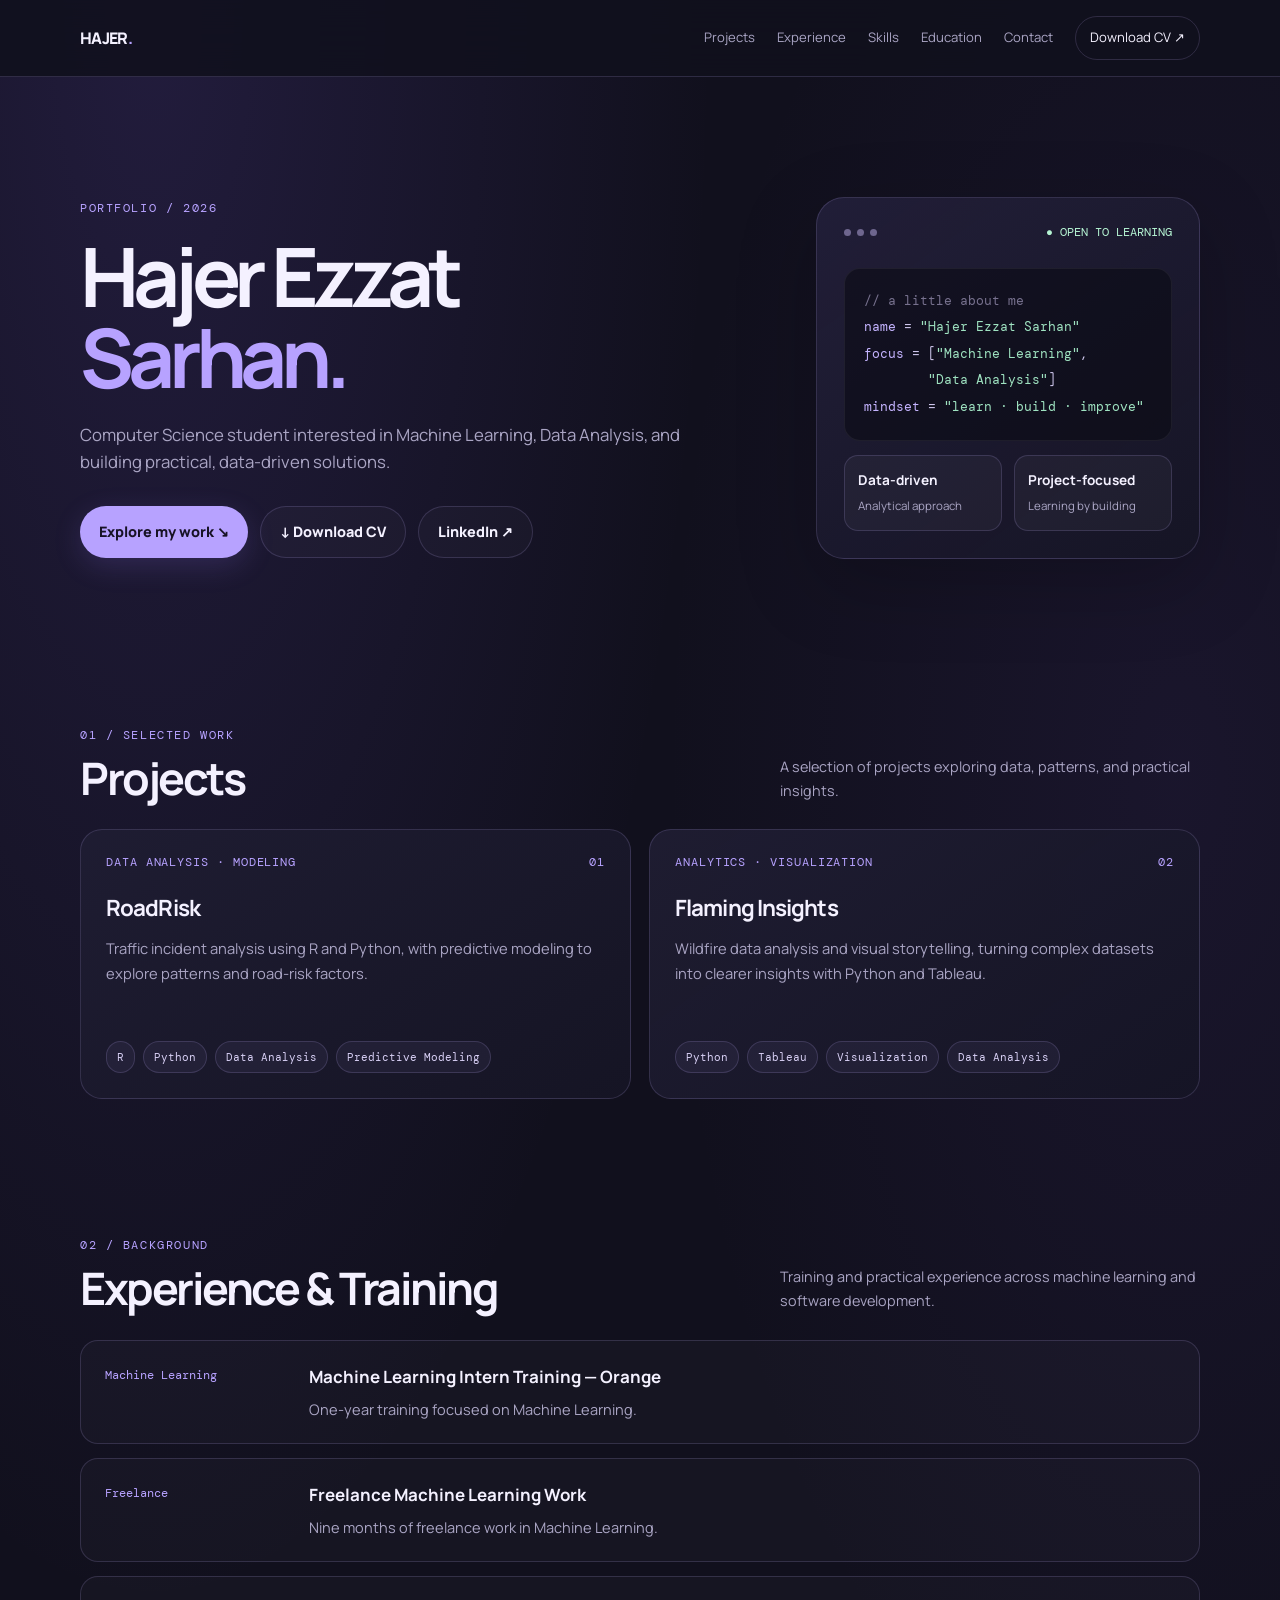
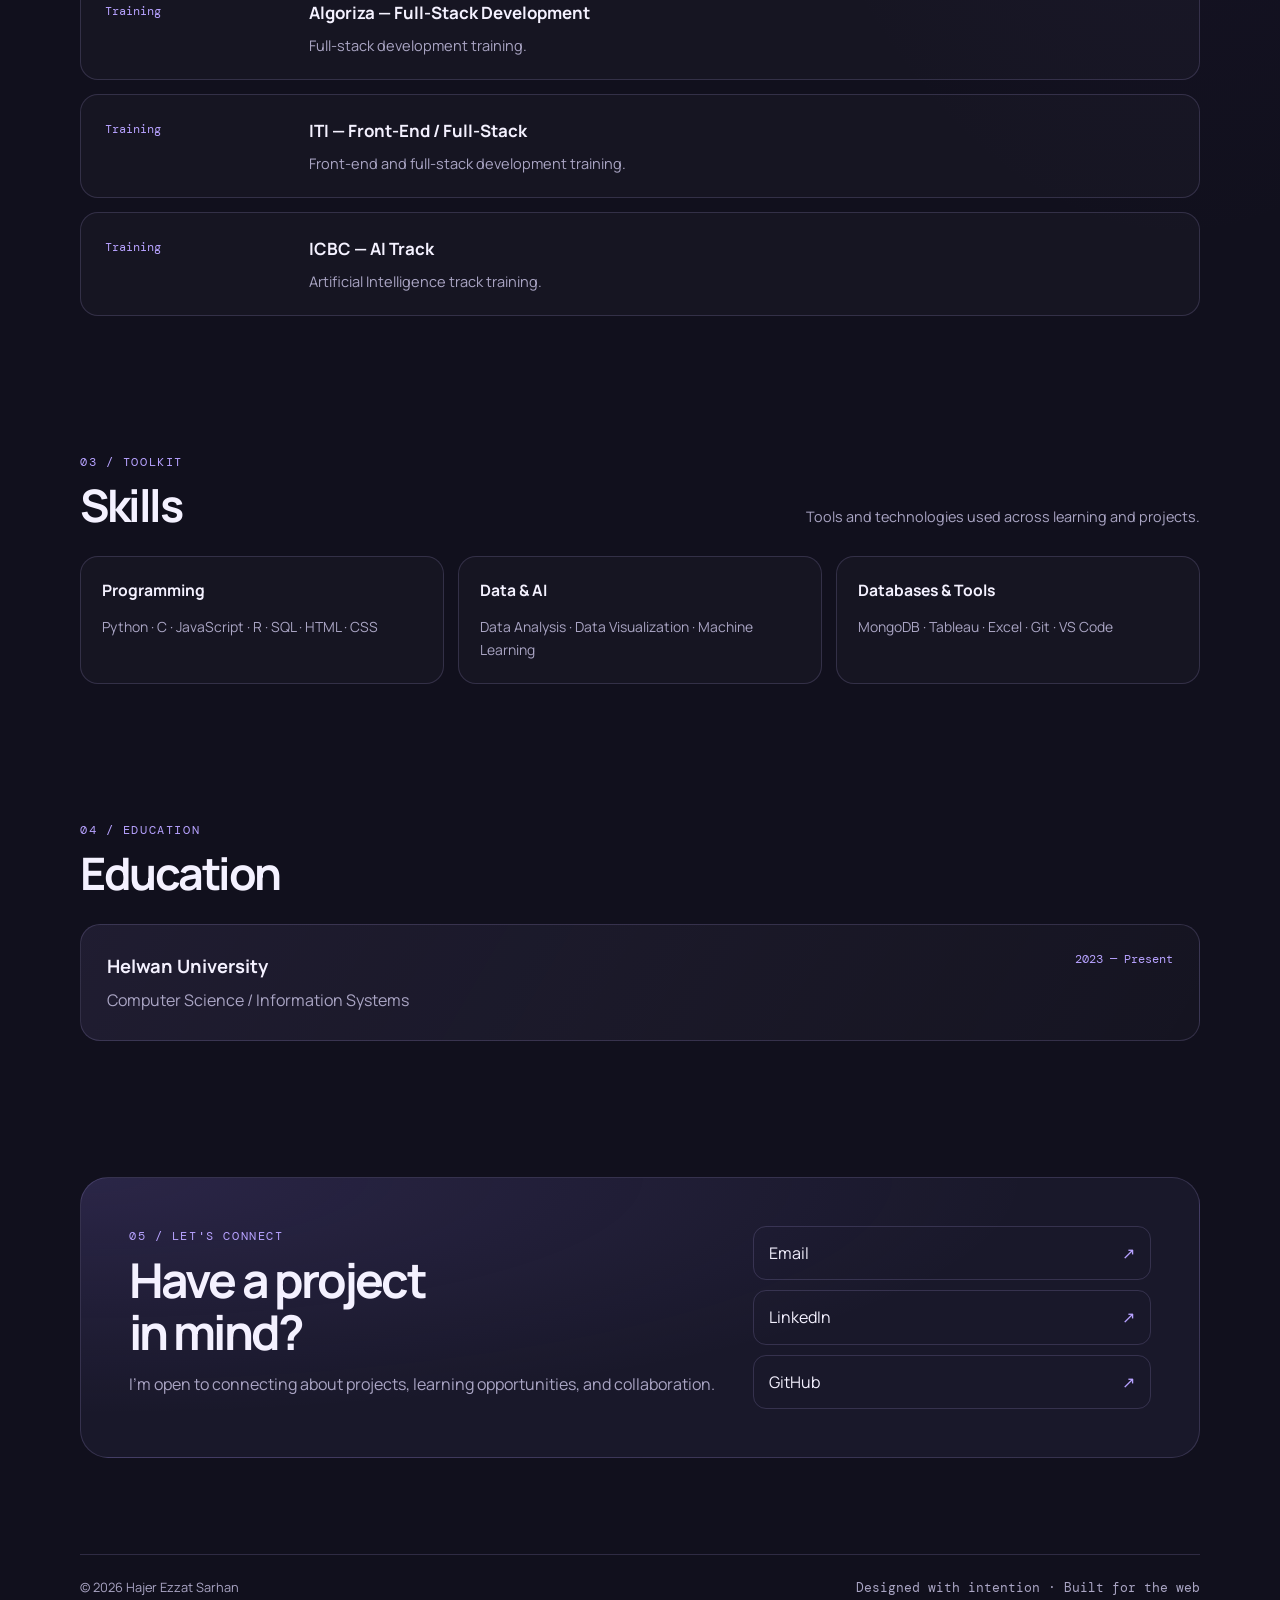
==== commit c8847d06: "index.html" ====
--- a/index.html
+++ b/index.html
@@ -1,144 +1,667 @@
+
 
 <!DOCTYPE html>
 <html lang="en">
 <head>
 <meta charset="UTF-8">
-<meta name="viewport" content="width=device-width, initial-scale=1.0">
-<meta name="description" content="Portfolio of Hajer Ezzat Sarhan — Information Systems student interested in data analysis, machine learning, and web development.">
+<meta name="viewport" content="width=device-width, initial-scale=1">
+<meta name="theme-color" content="#11101d">
+<meta name="description" content="Hajer Ezzat Sarhan — Machine Learning, Data Analysis, and software projects.">
 <title>Hajer Ezzat Sarhan | Portfolio</title>
+
+<link rel="preconnect" href="https://fonts.googleapis.com">
+<link rel="preconnect" href="https://fonts.gstatic.com" crossorigin>
+<link href="https://fonts.googleapis.com/css2?family=DM+Mono:wght@400;500&family=Manrope:wght@400;500;600;700;800&display=swap" rel="stylesheet">
+
 <style>
-:root{--bg:#f7f8f6;--surface:#fff;--ink:#202b31;--muted:#66757c;--accent:#557f78;--accent2:#dcebe5;--line:#e4eae6;--soft:#eef3f0;--shadow:0 18px 50px rgba(35,61,53,.08)}
-*{box-sizing:border-box}
-html{scroll-behavior:smooth}
-body{margin:0;background:var(--bg);color:var(--ink);font-family:Inter,system-ui,-apple-system,BlinkMacSystemFont,"Segoe UI",sans-serif;line-height:1.65}
-a{color:inherit;text-decoration:none}
-.wrap{width:min(1100px,calc(100% - 40px));margin:auto}
-.nav{display:flex;align-items:center;justify-content:space-between;padding:22px 0}
-.brand{font-weight:800;letter-spacing:-.04em}
-.brand span,.hero h1 span{color:var(--accent)}
-.navlinks{display:flex;gap:24px;color:var(--muted);font-size:.92rem}
-.navlinks a:hover,.textlink:hover{color:var(--accent)}
-.hero{padding:76px 0 72px;display:grid;grid-template-columns:1.4fr .8fr;gap:52px;align-items:center}
-.eyebrow{display:inline-flex;gap:9px;align-items:center;background:var(--accent2);color:#365d55;padding:7px 13px;border-radius:99px;font-size:.82rem;font-weight:700}
-.dot{width:7px;height:7px;border-radius:50%;background:var(--accent)}
-h1{font-size:clamp(2.7rem,6vw,4.8rem);line-height:1.06;letter-spacing:-.065em;margin:22px 0}
-.lead{font-size:1.12rem;color:var(--muted);max-width:610px}
-.actions{display:flex;gap:12px;flex-wrap:wrap;margin-top:28px}
-.btn{display:inline-flex;align-items:center;justify-content:center;padding:12px 18px;border-radius:12px;font-weight:700;font-size:.94rem;border:1px solid var(--line);transition:.2s}
-.btn.primary{background:var(--accent);color:white;border-color:var(--accent)}
-.btn:hover{transform:translateY(-2px);box-shadow:var(--shadow)}
-.profile-card{background:linear-gradient(145deg,#e4eee9,#f8faf8);border:1px solid #dce7e1;border-radius:28px;padding:28px;min-height:320px;display:flex;flex-direction:column;justify-content:space-between;box-shadow:var(--shadow);position:relative;overflow:hidden}
-.profile-card:after{content:"";position:absolute;width:210px;height:210px;border:1px solid #c4d9cf;border-radius:50%;right:-65px;top:-65px;box-shadow:0 0 0 24px rgba(255,255,255,.24),0 0 0 48px rgba(255,255,255,.16)}
-.monogram{width:78px;height:78px;border-radius:23px;background:var(--accent);color:white;display:grid;place-items:center;font-size:1.7rem;font-weight:800;z-index:1}
-.profile-card h2{font-size:1.5rem;line-height:1.2;letter-spacing:-.04em;margin:28px 0 8px;z-index:1}
-.profile-card p,.panel p,.project p,.role p{color:var(--muted)}
-.profile-card p{margin:0;z-index:1}
-.mini-tags,.tags{display:flex;flex-wrap:wrap;gap:8px;margin-top:18px;z-index:1}
-.mini-tags span,.tag{background:rgba(255,255,255,.8);border:1px solid #dce7e1;border-radius:99px;padding:5px 10px;font-size:.78rem;color:#47665e}
-.section{padding:66px 0}
-.section-head{display:flex;align-items:end;justify-content:space-between;gap:20px;margin-bottom:28px}
-.kicker{text-transform:uppercase;letter-spacing:.14em;color:var(--accent);font-size:.76rem;font-weight:800}
-h2.section-title{font-size:clamp(1.9rem,4vw,2.65rem);letter-spacing:-.055em;line-height:1.15;margin:8px 0 0}
-.section-intro{max-width:480px;color:var(--muted);margin:0}
-.about-grid{display:grid;grid-template-columns:1.15fr .85fr;gap:22px}
-.panel{background:var(--surface);border:1px solid var(--line);border-radius:22px;padding:26px;box-shadow:0 8px 28px rgba(35,61,53,.035)}
-.panel p{margin:0}
-.facts{display:grid;grid-template-columns:1fr 1fr;gap:12px}
-.fact{background:var(--soft);border-radius:15px;padding:16px}
-.fact strong{display:block;font-size:1.1rem;letter-spacing:-.03em}
-.fact small{color:var(--muted)}
-.skills{display:grid;grid-template-columns:repeat(4,1fr);gap:14px}
-.skill{background:var(--surface);border:1px solid var(--line);border-radius:18px;padding:20px}
-.skill .ico{width:38px;height:38px;background:var(--accent2);border-radius:12px;display:grid;place-items:center;color:var(--accent);font-weight:800;margin-bottom:15px}
-.skill h3{font-size:1rem;margin:0 0 8px}
-.skill p{font-size:.9rem;color:var(--muted);margin:0}
-.projects{display:grid;grid-template-columns:repeat(2,1fr);gap:18px}
-.project{overflow:hidden;background:var(--surface);border:1px solid var(--line);border-radius:22px;box-shadow:0 8px 28px rgba(35,61,53,.035)}
-.project-top{padding:22px;background:linear-gradient(135deg,#e3eee8,#f3f7f4);min-height:140px;display:flex;justify-content:space-between;align-items:flex-start;gap:12px}
-.project-number{font-size:3.1rem;line-height:1;color:#8caea1;font-weight:800;letter-spacing:-.08em}
-.project-body{padding:23px}
-.project h3{font-size:1.35rem;letter-spacing:-.04em;margin:0 0 8px}
-.project p{margin:0 0 17px}
-.tag{background:#f6f8f6}
-.experience{display:grid;grid-template-columns:1fr 1fr;gap:18px}
-.role{position:relative;padding-left:22px;border-left:2px solid #d7e6de}
-.role:before{content:"";position:absolute;left:-6px;top:7px;width:10px;height:10px;border-radius:50%;background:var(--accent)}
-.role h3{margin:0;font-size:1.06rem}
-.role .meta{color:var(--accent);font-size:.86rem;font-weight:700;margin:4px 0 8px}
-.role p{font-size:.94rem;margin:0}
-.contact{background:#e5eee9;border:1px solid #d7e5dd;border-radius:28px;padding:38px;display:flex;align-items:center;justify-content:space-between;gap:25px}
-.contact h2{font-size:clamp(1.8rem,4vw,2.7rem);letter-spacing:-.055em;line-height:1.12;margin:8px 0 12px}
-.contact p{color:var(--muted);margin:0}
-.contact-actions{display:flex;flex-direction:column;gap:10px;min-width:220px}
-.footer{padding:26px 0 34px;display:flex;justify-content:space-between;gap:16px;color:var(--muted);font-size:.86rem}
-.textlink{color:var(--accent);font-weight:700}
-.note{font-size:.83rem;color:var(--muted);margin-top:18px}
-@media(max-width:800px){.hero{grid-template-columns:1fr;padding:48px 0}.profile-card{min-height:270px}.about-grid,.experience{grid-template-columns:1fr}.skills{grid-template-columns:repeat(2,1fr)}.section-head{display:block}.section-intro{margin-top:14px}.contact{display:block;padding:27px}.contact-actions{margin-top:22px}.navlinks{gap:12px;font-size:.82rem}}
-@media(max-width:520px){.wrap{width:min(100% - 28px,1100px)}.nav{align-items:flex-start}.navlinks{max-width:210px;justify-content:flex-end;flex-wrap:wrap;gap:6px 12px}.brand{font-size:.92rem}.skills,.projects{grid-template-columns:1fr}.section{padding:48px 0}.hero h1{font-size:2.85rem}.facts{grid-template-columns:1fr 1fr}.footer{display:block}.footer span{display:block;margin-top:6px}}
+:root {
+  color-scheme: dark;
+  --bg: #11101d;
+  --panel: #19182a;
+  --text: #f4f1ff;
+  --muted: #aaa5c4;
+  --accent: #b7a2ff;
+  --line: rgba(193,178,255,.17);
+  --max: 1120px;
+}
+
+* { box-sizing: border-box; }
+
+html {
+  scroll-behavior: smooth;
+  scroll-padding-top: 90px;
+}
+
+body {
+  margin: 0;
+  background:
+    radial-gradient(ellipse at 12% 0%, rgba(111,83,204,.18), transparent 35rem),
+    radial-gradient(ellipse at 92% 24%, rgba(85,58,147,.13), transparent 32rem),
+    var(--bg);
+  color: var(--text);
+  font-family: "Manrope", sans-serif;
+  line-height: 1.65;
+}
+
+a {
+  color: inherit;
+  text-decoration: none;
+}
+
+a:focus-visible {
+  outline: 3px solid var(--accent);
+  outline-offset: 4px;
+}
+
+.wrap {
+  width: min(var(--max), calc(100% - 40px));
+  margin: 0 auto;
+}
+
+.mono, .eyebrow, .tag {
+  font-family: "DM Mono", monospace;
+}
+
+.topbar {
+  position: sticky;
+  top: 0;
+  z-index: 20;
+  backdrop-filter: blur(18px);
+  background: rgba(17,16,29,.88);
+  border-bottom: 1px solid var(--line);
+}
+
+.nav {
+  min-height: 76px;
+  display: flex;
+  align-items: center;
+  justify-content: space-between;
+  gap: 22px;
+}
+
+.brand {
+  font-size: 1rem;
+  font-weight: 800;
+  letter-spacing: -.04em;
+  white-space: nowrap;
+}
+
+.brand span, .highlight {
+  color: var(--accent);
+}
+
+.nav-links {
+  display: flex;
+  align-items: center;
+  gap: 22px;
+  color: var(--muted);
+  font-size: .82rem;
+}
+
+.nav-links a:hover { color: var(--text); }
+
+.nav-links .nav-cta {
+  padding: 10px 14px;
+  border: 1px solid var(--line);
+  border-radius: 999px;
+  color: var(--text);
+}
+
+.hero {
+  padding: 100px 0 78px;
+  min-height: 580px;
+  display: grid;
+  grid-template-columns: 1.4fr .8fr;
+  align-items: center;
+  gap: 64px;
+}
+
+.eyebrow {
+  color: var(--accent);
+  text-transform: uppercase;
+  letter-spacing: .13em;
+  font-size: .76rem;
+}
+
+h1 {
+  font-size: clamp(2.8rem,6.4vw,5.7rem);
+  letter-spacing: -.075em;
+  line-height: .99;
+  margin: 18px 0 22px;
+}
+
+.hero-copy {
+  color: var(--muted);
+  max-width: 640px;
+  font-size: 1.05rem;
+}
+
+.hero-actions {
+  display: flex;
+  flex-wrap: wrap;
+  gap: 12px;
+  margin-top: 30px;
+}
+
+.btn {
+  display: inline-flex;
+  align-items: center;
+  justify-content: center;
+  gap: 10px;
+  border-radius: 999px;
+  padding: 13px 19px;
+  font-weight: 800;
+  font-size: .9rem;
+  transition: transform .2s;
+}
+
+.btn:hover { transform: translateY(-2px); }
+
+.btn-primary {
+  background: var(--accent);
+  color: #171225;
+  box-shadow: 0 8px 28px rgba(142,114,237,.18);
+}
+
+.btn-secondary {
+  border: 1px solid var(--line);
+  background: rgba(255,255,255,.025);
+}
+
+.hero-card {
+  border: 1px solid var(--line);
+  background: linear-gradient(145deg,rgba(34,31,57,.96),rgba(22,21,37,.88));
+  border-radius: 28px;
+  padding: 27px;
+  box-shadow: 0 24px 80px rgba(0,0,0,.22);
+  overflow: hidden;
+}
+
+.card-top {
+  display: flex;
+  align-items: center;
+  justify-content: space-between;
+}
+
+.dots {
+  display: flex;
+  gap: 6px;
+}
+
+.dots i {
+  width: 7px;
+  height: 7px;
+  border-radius: 50%;
+  background: #6e668e;
+}
+
+.status {
+  font: .72rem "DM Mono", monospace;
+  color: #b5f4d3;
+}
+
+.code-window {
+  margin-top: 28px;
+  padding: 19px;
+  border-radius: 16px;
+  background: rgba(8,8,16,.52);
+  border: 1px solid rgba(255,255,255,.06);
+  color: #cfc7ed;
+  font: .83rem/2 "DM Mono", monospace;
+  overflow-wrap: anywhere;
+}
+
+.purple { color: #c5b4ff; }
+.green { color: #9fe3c1; }
+.dim { color: #77718e; }
+
+.hero-metrics {
+  display: grid;
+  grid-template-columns: 1fr 1fr;
+  gap: 12px;
+  margin-top: 14px;
+}
+
+.metric {
+  background: rgba(255,255,255,.035);
+  border: 1px solid var(--line);
+  padding: 13px;
+  border-radius: 14px;
+}
+
+.metric strong {
+  display: block;
+  font-size: .85rem;
+}
+
+.metric span {
+  color: var(--muted);
+  font-size: .72rem;
+}
+
+section { padding: 68px 0; }
+
+.section-head {
+  display: flex;
+  align-items: end;
+  justify-content: space-between;
+  gap: 24px;
+  margin-bottom: 27px;
+}
+
+.section-head h2 {
+  margin: 8px 0 0;
+  font-size: clamp(1.8rem,4vw,2.8rem);
+  letter-spacing: -.055em;
+  line-height: 1.1;
+}
+
+.section-note {
+  color: var(--muted);
+  max-width: 420px;
+  font-size: .9rem;
+  margin: 0;
+}
+
+.projects {
+  display: grid;
+  grid-template-columns: repeat(2,minmax(0,1fr));
+  gap: 18px;
+}
+
+.project-card {
+  padding: 25px;
+  border: 1px solid var(--line);
+  border-radius: 22px;
+  background: linear-gradient(145deg,rgba(31,29,51,.94),rgba(22,21,37,.92));
+  min-height: 270px;
+  display: flex;
+  flex-direction: column;
+}
+
+.project-meta {
+  display: flex;
+  justify-content: space-between;
+  gap: 12px;
+  align-items: center;
+  color: var(--accent);
+  font: .72rem "DM Mono", monospace;
+  text-transform: uppercase;
+  letter-spacing: .08em;
+}
+
+.project-card h3 {
+  font-size: 1.4rem;
+  letter-spacing: -.04em;
+  margin: 20px 0 9px;
+}
+
+.project-card p {
+  color: var(--muted);
+  margin: 0 0 20px;
+  font-size: .92rem;
+}
+
+.tags {
+  display: flex;
+  flex-wrap: wrap;
+  gap: 8px;
+  margin-top: auto;
+}
+
+.tag {
+  border: 1px solid var(--line);
+  color: #d8d0f5;
+  background: rgba(183,162,255,.06);
+  border-radius: 999px;
+  padding: 6px 10px;
+  font-size: .69rem;
+}
+
+.timeline { display: grid; gap: 14px; }
+
+.timeline-item {
+  display: grid;
+  grid-template-columns: 180px 1fr;
+  gap: 24px;
+  padding: 22px 24px;
+  border: 1px solid var(--line);
+  border-radius: 18px;
+  background: rgba(255,255,255,.025);
+}
+
+.timeline-label {
+  color: var(--accent);
+  font: .76rem "DM Mono", monospace;
+  padding-top: 4px;
+}
+
+.timeline-item h3 {
+  margin: 0 0 6px;
+  font-size: 1.06rem;
+}
+
+.timeline-item p {
+  margin: 0;
+  color: var(--muted);
+  font-size: .91rem;
+}
+
+.skill-grid {
+  display: grid;
+  grid-template-columns: repeat(3,minmax(0,1fr));
+  gap: 14px;
+}
+
+.skill-box {
+  padding: 21px;
+  border: 1px solid var(--line);
+  border-radius: 18px;
+  background: rgba(255,255,255,.025);
+}
+
+.skill-box h3 {
+  margin: 0 0 12px;
+  font-size: .98rem;
+}
+
+.skill-box p {
+  margin: 0;
+  color: var(--muted);
+  font-size: .87rem;
+}
+
+.education-card {
+  padding: 26px;
+  display: flex;
+  justify-content: space-between;
+  align-items: flex-start;
+  gap: 24px;
+  border: 1px solid var(--line);
+  border-radius: 20px;
+  background: linear-gradient(120deg,rgba(183,162,255,.09),rgba(255,255,255,.02));
+}
+
+.education-card h3 {
+  margin: 0 0 6px;
+  font-size: 1.15rem;
+}
+
+.education-card p {
+  margin: 0;
+  color: var(--muted);
+}
+
+.education-date {
+  white-space: nowrap;
+  color: var(--accent);
+  font: .76rem "DM Mono", monospace;
+}
+
+.contact-panel {
+  display: grid;
+  grid-template-columns: 1.2fr .8fr;
+  gap: 26px;
+  padding: clamp(25px,5vw,48px);
+  border: 1px solid var(--line);
+  border-radius: 28px;
+  background: radial-gradient(ellipse at 0 0,rgba(142,114,237,.15),transparent 60%),var(--panel);
+}
+
+.contact-panel h2 {
+  margin: 8px 0 14px;
+  font-size: clamp(1.9rem,4vw,3rem);
+  letter-spacing: -.06em;
+  line-height: 1.08;
+}
+
+.contact-panel p {
+  color: var(--muted);
+  margin: 0;
+}
+
+.contact-links {
+  display: grid;
+  align-content: center;
+  gap: 10px;
+}
+
+.contact-link {
+  border: 1px solid var(--line);
+  padding: 13px 15px;
+  border-radius: 13px;
+  display: flex;
+  justify-content: space-between;
+  gap: 12px;
+  overflow-wrap: anywhere;
+}
+
+.contact-link span:last-child { color: var(--accent); }
+
+footer {
+  padding: 28px 0 40px;
+  color: var(--muted);
+  font-size: .8rem;
+}
+
+.footer-inner {
+  display: flex;
+  justify-content: space-between;
+  gap: 20px;
+  border-top: 1px solid var(--line);
+  padding-top: 22px;
+}
+
+@media(max-width:850px) {
+  .nav {
+    padding: 15px 0;
+    align-items: flex-start;
+    flex-direction: column;
+    gap: 13px;
+  }
+
+  .nav-links {
+    gap: 15px;
+    width: 100%;
+    overflow-x: auto;
+    padding-bottom: 3px;
+  }
+
+  .hero {
+    grid-template-columns: 1fr;
+    gap: 30px;
+    padding: 70px 0 45px;
+    min-height: 0;
+  }
+
+  .hero-card { max-width: 560px; }
+  .skill-grid { grid-template-columns: repeat(2,minmax(0,1fr)); }
+  .contact-panel { grid-template-columns: 1fr; }
+}
+
+@media(max-width:600px) {
+  .wrap { width: min(var(--max),calc(100% - 28px)); }
+  .nav-links { font-size: .76rem; gap: 13px; }
+  .nav-links .nav-cta { padding: 8px 11px; }
+  .hero { padding-top: 54px; }
+  .hero-copy { font-size: .96rem; }
+  section { padding: 48px 0; }
+  .section-head { display: block; }
+  .section-note { margin-top: 13px; }
+  .projects, .skill-grid { grid-template-columns: 1fr; }
+  .timeline-item { grid-template-columns: 1fr; gap: 7px; padding: 19px; }
+  .education-card { display: block; }
+  .education-date { display: block; margin-top: 12px; }
+  .footer-inner { flex-direction: column; }
+  .project-card { min-height: 0; }
+}
+
+@media(prefers-reduced-motion:reduce) {
+  html { scroll-behavior: auto; }
+  *, *::before, *::after { transition: none !important; }
+}
 </style>
 </head>
+
 <body>
-<header class="wrap nav">
-<a class="brand" href="#home">Hajer<span>.</span></a>
-<nav class="navlinks" aria-label="Main navigation">
-<a href="#about">About</a><a href="#skills">Skills</a><a href="#projects">Projects</a><a href="#experience">Experience</a><a href="#contact">Contact</a>
-</nav>
+<header class="topbar">
+  <nav class="nav wrap" aria-label="Main navigation">
+    <a class="brand" href="#home">HAJER<span>.</span></a>
+    <div class="nav-links">
+      <a href="#projects">Projects</a>
+      <a href="#experience">Experience</a>
+      <a href="#skills">Skills</a>
+      <a href="#education">Education</a>
+      <a href="#contact">Contact</a>
+      <a class="nav-cta" href="Hajer_Ezzat_CV.pdf" download>Download CV ↗</a>
+    </div>
+  </nav>
 </header>
+
 <main>
-<section class="wrap hero" id="home">
-<div>
-<div class="eyebrow"><span class="dot"></span> Information Systems Student</div>
-<h1>Hi, I’m Hajer.<br><span>I turn data into insight.</span></h1>
-<p class="lead">I’m a Computer Science student at Helwan University interested in data analysis, machine learning, and web development. I enjoy exploring data, building useful solutions, and continuously learning new technologies.</p>
-<div class="actions">
-<a class="btn primary" href="#projects">Explore my work ↗</a>
-<a class="btn" href="#contact">Get in touch</a>
-<a class="btn" href="Hajer_Ezzat_CV.pdf" download>Download CV ↓</a>
-</div>
-</div>
-<aside class="profile-card">
-<div class="monogram">HS</div>
-<div><h2>Hajer Ezzat Sarhan</h2><p>Data · AI · Web Development</p><div class="mini-tags"><span>Python</span><span>Machine Learning</span><span>SQL</span><span>JavaScript</span></div></div>
-</aside>
-</section>
-<section class="section" id="about"><div class="wrap">
-<div class="section-head"><div><div class="kicker">A little about me</div><h2 class="section-title">Curious by nature.<br>Practical by approach.</h2></div><p class="section-intro">I’m building my experience across data, AI, and software development, combining university study with hands-on training and personal projects.</p></div>
-<div class="about-grid">
-<div class="panel"><p>I study Information Systems at the Faculty of Computers & Artificial Intelligence, Helwan University. My interests include using Python to explore datasets, communicating findings through visualizations, and applying machine-learning concepts to real-world questions. I also have a foundation in responsive front-end and full-stack web development.</p><p style="margin-top:15px">I value thoughtful problem-solving, clear communication, and learning by building.</p></div>
-<div class="facts"><div class="fact"><strong>Helwan University</strong><small>Information Systems</small></div><div class="fact"><strong>Data + AI</strong><small>Primary interests</small></div><div class="fact"><strong>Python & SQL</strong><small>Data toolkit</small></div><div class="fact"><strong>Web Development</strong><small>Front-end foundations</small></div></div>
-</div></div></section>
-<section class="section" id="skills"><div class="wrap">
-<div class="section-head"><div><div class="kicker">What I work with</div><h2 class="section-title">Skills & tools</h2></div><p class="section-intro">A growing toolkit across programming, analytics, AI, and web technologies.</p></div>
-<div class="skills">
-<article class="skill"><div class="ico">Py</div><h3>Programming</h3><p>Python, C, JavaScript, R, SQL</p></article>
-<article class="skill"><div class="ico">↗</div><h3>Data & AI</h3><p>Data analysis, visualization, machine-learning fundamentals, data structures and algorithms</p></article>
-<article class="skill"><div class="ico">&lt;/&gt;</div><h3>Web</h3><p>HTML5, CSS3, responsive design, front-end and full-stack fundamentals</p></article>
-<article class="skill"><div class="ico">▦</div><h3>Tools & databases</h3><p>Tableau, Microsoft Excel, MongoDB, Git, VS Code</p></article>
-</div></div></section>
-<section class="section" id="projects"><div class="wrap">
-<div class="section-head"><div><div class="kicker">Selected work</div><h2 class="section-title">Projects I’ve explored</h2></div><p class="section-intro">A couple of projects combining data exploration, analysis, and communicating patterns clearly.</p></div>
-<div class="projects">
-<article class="project"><div class="project-top"><div><div class="kicker">Data analysis · Predictive modeling</div><h3 style="margin:8px 0 0">RoadRisk</h3></div><div class="project-number">01</div></div><div class="project-body"><p>Analyzed traffic-incident data to explore accident patterns and risk factors. The work includes data preprocessing, exploratory analysis, visualization, and predictive-modeling techniques to investigate traffic risk.</p><div class="tags"><span class="tag">R</span><span class="tag">Python</span><span class="tag">Data Analysis</span><span class="tag">ML</span></div></div></article>
-<article class="project"><div class="project-top"><div><div class="kicker">Data storytelling · Visualization</div><h3 style="margin:8px 0 0">Flaming Insights</h3></div><div class="project-number">02</div></div><div class="project-body"><p>Explored wildfire records to identify geographic and temporal trends, cleaned and analyzed data with Python, and created Tableau visualizations to communicate findings.</p><div class="tags"><span class="tag">Python</span><span class="tag">Tableau</span><span class="tag">Data Cleaning</span><span class="tag">Visualization</span></div></div></article>
-</div><p class="note">Project descriptions are based on the information in my CV. Add GitHub or live-demo links when available.</p>
-</div></section>
-<section class="section" id="experience"><div class="wrap">
-<div class="section-head"><div><div class="kicker">Learning & experience</div><h2 class="section-title">Experience and training</h2></div><p class="section-intro">Training and freelance experience supporting my growth across machine learning and software development.</p></div>
-<div class="panel experience">
-<div class="role"><h3>Machine Learning Intern · Orange</h3><div class="meta">Internship · 1 year</div><p>Machine-learning internship experience. Specific responsibilities and project details can be added to reflect the work completed.</p></div>
-<div class="role"><h3>Freelance Machine Learning</h3><div class="meta">Machine Learning Freelance · 9 months</div><p>Freelance work in machine learning. Specific models, tools, deliverables, and project examples can be added to accurately showcase the work completed.</p></div>
-<div class="role"><h3>Algoriza</h3><div class="meta">Full-Stack Web Development Trainee</div><p>Practiced front-end and back-end technologies, responsive interfaces, and database concepts through hands-on exercises.</p></div>
-<div class="role"><h3>Information Technology Institute (ITI)</h3><div class="meta">Front-End & Full-Stack Development Trainee</div><p>Built responsive interfaces with HTML, CSS, and JavaScript and practiced Git and software-development workflows.</p></div>
-<div class="role"><h3>ICBC</h3><div class="meta">Artificial Intelligence Track Trainee</div><p>Studied foundational AI and machine-learning concepts and applied them through practical exercises and projects.</p></div>
-<div class="role"><h3>Education</h3><div class="meta">Helwan University · 2023–Present</div><p>Faculty of Computers & Artificial Intelligence, Information Systems Department.</p></div>
-</div><p class="note">Before publishing, verify dates and internship details, and replace general descriptions with accurate examples of your work.</p>
-</div></section>
-<section class="section" id="contact"><div class="wrap">
-<div class="contact"><div><div class="kicker">Let’s connect</div><h2>Have a project or opportunity<br>in mind?</h2><p>I’d be happy to connect and talk about data, AI, or web development.</p></div>
-<div class="contact-actions"><a class="btn primary" href="mailto:hajerezzatsarhan@gmail.com">✉ Email me</a><a class="btn" href="https://www.linkedin.com/in/hajer-ezzat-sarhan-7694b8373" target="_blank" rel="noreferrer">↗ Connect on LinkedIn</a></div>
-</div></div></section>
+  <div class="wrap hero" id="home">
+    <div>
+      <div class="eyebrow">Portfolio / 2026</div>
+      <h1>Hajer Ezzat<br><span class="highlight">Sarhan.</span></h1>
+      <p class="hero-copy">Computer Science student interested in Machine Learning, Data Analysis, and building practical, data-driven solutions.</p>
+      <div class="hero-actions">
+        <a class="btn btn-primary" href="#projects">Explore my work ↘</a>
+        <a class="btn btn-secondary" href="Hajer_Ezzat_CV.pdf" download>↓ Download CV</a>
+        <a class="btn btn-secondary" href="https://www.linkedin.com/in/hajer-ezzat-sarhan-7694b8373" target="_blank" rel="noopener noreferrer">LinkedIn ↗</a>
+      </div>
+    </div>
+
+    <aside class="hero-card" aria-label="Portfolio introduction">
+      <div class="card-top">
+        <div class="dots" aria-hidden="true"><i></i><i></i><i></i></div>
+        <span class="status">● OPEN TO LEARNING</span>
+      </div>
+      <div class="code-window">
+        <div class="dim">// a little about me</div>
+        <div><span class="purple">name</span> = <span class="green">"Hajer Ezzat Sarhan"</span></div>
+        <div><span class="purple">focus</span> = [<span class="green">"Machine Learning"</span>,</div>
+        <div>&nbsp;&nbsp;&nbsp;&nbsp;&nbsp;&nbsp;&nbsp;&nbsp;<span class="green">"Data Analysis"</span>]</div>
+        <div><span class="purple">mindset</span> = <span class="green">"learn · build · improve"</span></div>
+      </div>
+      <div class="hero-metrics">
+        <div class="metric"><strong>Data-driven</strong><span>Analytical approach</span></div>
+        <div class="metric"><strong>Project-focused</strong><span>Learning by building</span></div>
+      </div>
+    </aside>
+  </div>
+
+  <section id="projects">
+    <div class="wrap">
+      <div class="section-head">
+        <div><div class="eyebrow">01 / Selected work</div><h2>Projects</h2></div>
+        <p class="section-note">A selection of projects exploring data, patterns, and practical insights.</p>
+      </div>
+      <div class="projects">
+        <article class="project-card">
+          <div class="project-meta"><span>Data analysis · Modeling</span><span>01</span></div>
+          <h3>RoadRisk</h3>
+          <p>Traffic incident analysis using R and Python, with predictive modeling to explore patterns and road-risk factors.</p>
+          <div class="tags">
+            <span class="tag">R</span><span class="tag">Python</span>
+            <span class="tag">Data Analysis</span><span class="tag">Predictive Modeling</span>
+          </div>
+        </article>
+
+        <article class="project-card">
+          <div class="project-meta"><span>Analytics · Visualization</span><span>02</span></div>
+          <h3>Flaming Insights</h3>
+          <p>Wildfire data analysis and visual storytelling, turning complex datasets into clearer insights with Python and Tableau.</p>
+          <div class="tags">
+            <span class="tag">Python</span><span class="tag">Tableau</span>
+            <span class="tag">Visualization</span><span class="tag">Data Analysis</span>
+          </div>
+        </article>
+      </div>
+    </div>
+  </section>
+
+  <section id="experience">
+    <div class="wrap">
+      <div class="section-head">
+        <div><div class="eyebrow">02 / Background</div><h2>Experience & Training</h2></div>
+        <p class="section-note">Training and practical experience across machine learning and software development.</p>
+      </div>
+
+      <div class="timeline">
+        <article class="timeline-item">
+          <div class="timeline-label">Machine Learning</div>
+          <div><h3>Machine Learning Intern Training — Orange</h3><p>One-year training focused on Machine Learning.</p></div>
+        </article>
+        <article class="timeline-item">
+          <div class="timeline-label">Freelance</div>
+          <div><h3>Freelance Machine Learning Work</h3><p>Nine months of freelance work in Machine Learning.</p></div>
+        </article>
+        <article class="timeline-item">
+          <div class="timeline-label">Training</div>
+          <div><h3>Algoriza — Full-Stack Development</h3><p>Full-stack development training.</p></div>
+        </article>
+        <article class="timeline-item">
+          <div class="timeline-label">Training</div>
+          <div><h3>ITI — Front-End / Full-Stack</h3><p>Front-end and full-stack development training.</p></div>
+        </article>
+        <article class="timeline-item">
+          <div class="timeline-label">Training</div>
+          <div><h3>ICBC — AI Track</h3><p>Artificial Intelligence track training.</p></div>
+        </article>
+      </div>
+    </div>
+  </section>
+
+  <section id="skills">
+    <div class="wrap">
+      <div class="section-head">
+        <div><div class="eyebrow">03 / Toolkit</div><h2>Skills</h2></div>
+        <p class="section-note">Tools and technologies used across learning and projects.</p>
+      </div>
+      <div class="skill-grid">
+        <article class="skill-box"><h3>Programming</h3><p>Python · C · JavaScript · R · SQL · HTML · CSS</p></article>
+        <article class="skill-box"><h3>Data & AI</h3><p>Data Analysis · Data Visualization · Machine Learning</p></article>
+        <article class="skill-box"><h3>Databases & Tools</h3><p>MongoDB · Tableau · Excel · Git · VS Code</p></article>
+      </div>
+    </div>
+  </section>
+
+  <section id="education">
+    <div class="wrap">
+      <div class="section-head">
+        <div><div class="eyebrow">04 / Education</div><h2>Education</h2></div>
+      </div>
+      <article class="education-card">
+        <div><h3>Helwan University</h3><p>Computer Science / Information Systems</p></div>
+        <span class="education-date">2023 — Present</span>
+      </article>
+    </div>
+  </section>
+
+  <section id="contact">
+    <div class="wrap">
+      <div class="contact-panel">
+        <div>
+          <div class="eyebrow">05 / Let's connect</div>
+          <h2>Have a project<br>in mind?</h2>
+          <p>I'm open to connecting about projects, learning opportunities, and collaboration.</p>
+        </div>
+        <div class="contact-links">
+          <a class="contact-link" href="mailto:hajerezzatsarhan@gmail.com"><span>Email</span><span>↗</span></a>
+          <a class="contact-link" href="https://www.linkedin.com/in/hajer-ezzat-sarhan-7694b8373" target="_blank" rel="noopener noreferrer"><span>LinkedIn</span><span>↗</span></a>
+          <a class="contact-link" href="https://github.com/hajer-sarhan18" target="_blank" rel="noopener noreferrer"><span>GitHub</span><span>↗</span></a>
+        </div>
+      </div>
+    </div>
+  </section>
 </main>
-<footer class="wrap footer"><span>© <span id="year">2026</span> Hajer Ezzat Sarhan</span><span>Designed with care · <a class="textlink" href="#home">Back to top ↑</a></span></footer>
-<script>document.getElementById('year').textContent=new Date().getFullYear();</script>
+
+<footer>
+  <div class="wrap footer-inner">
+    <span>© 2026 Hajer Ezzat Sarhan</span>
+    <span class="mono">Designed with intention · Built for the web</span>
+  </div>
+</footer>
 </body>
 </html>
+
